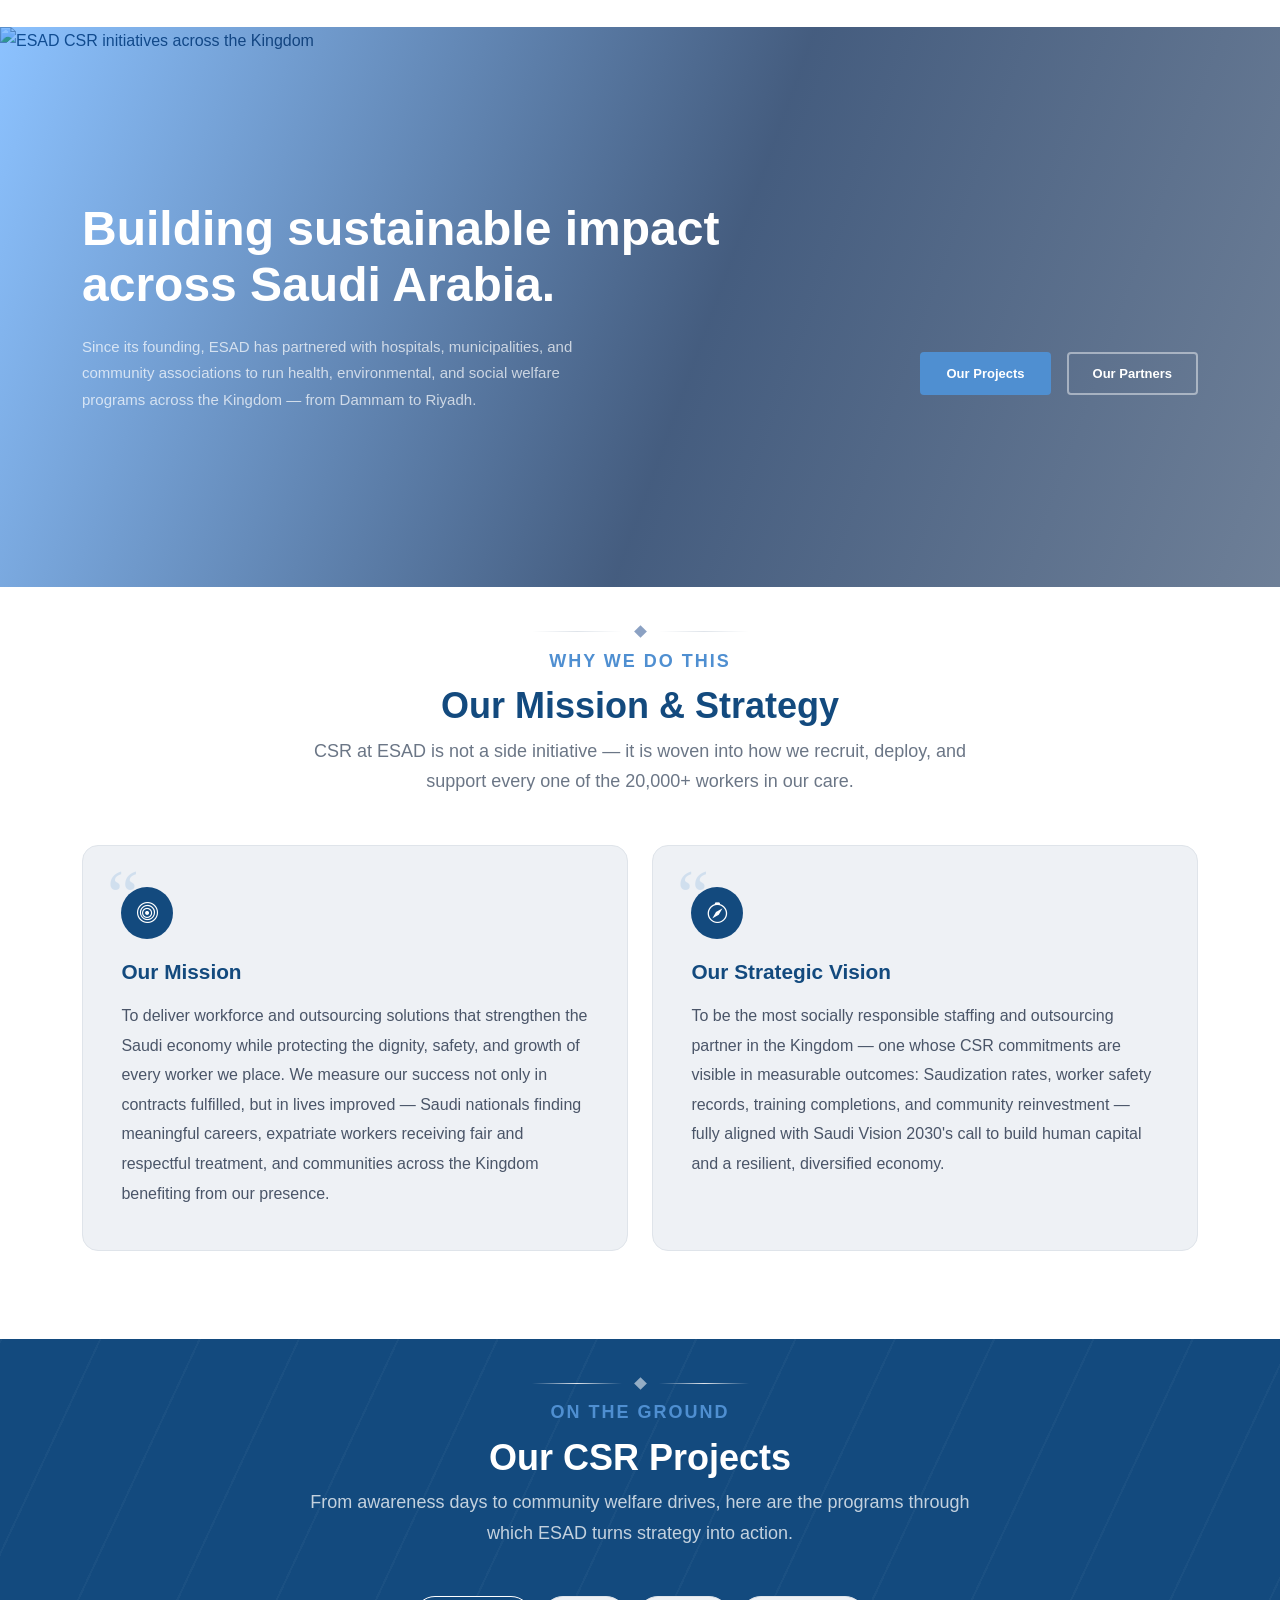
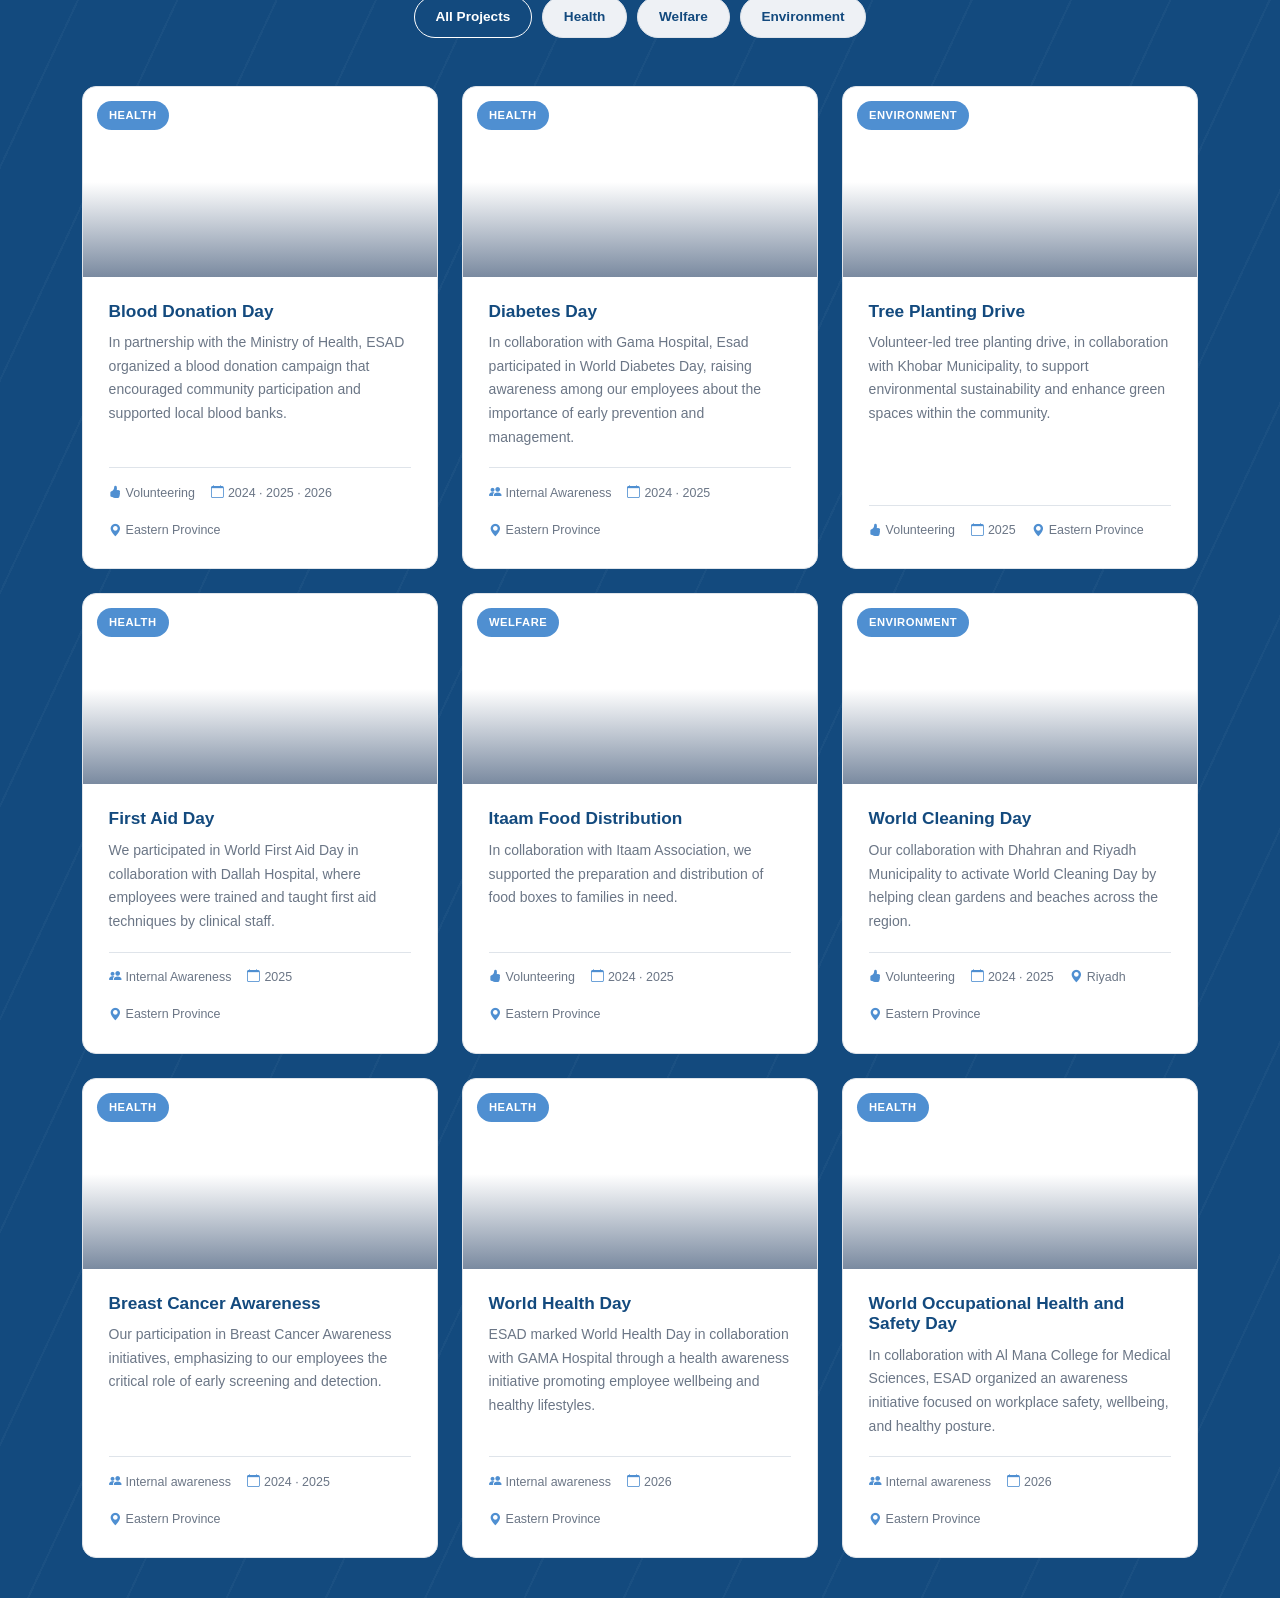
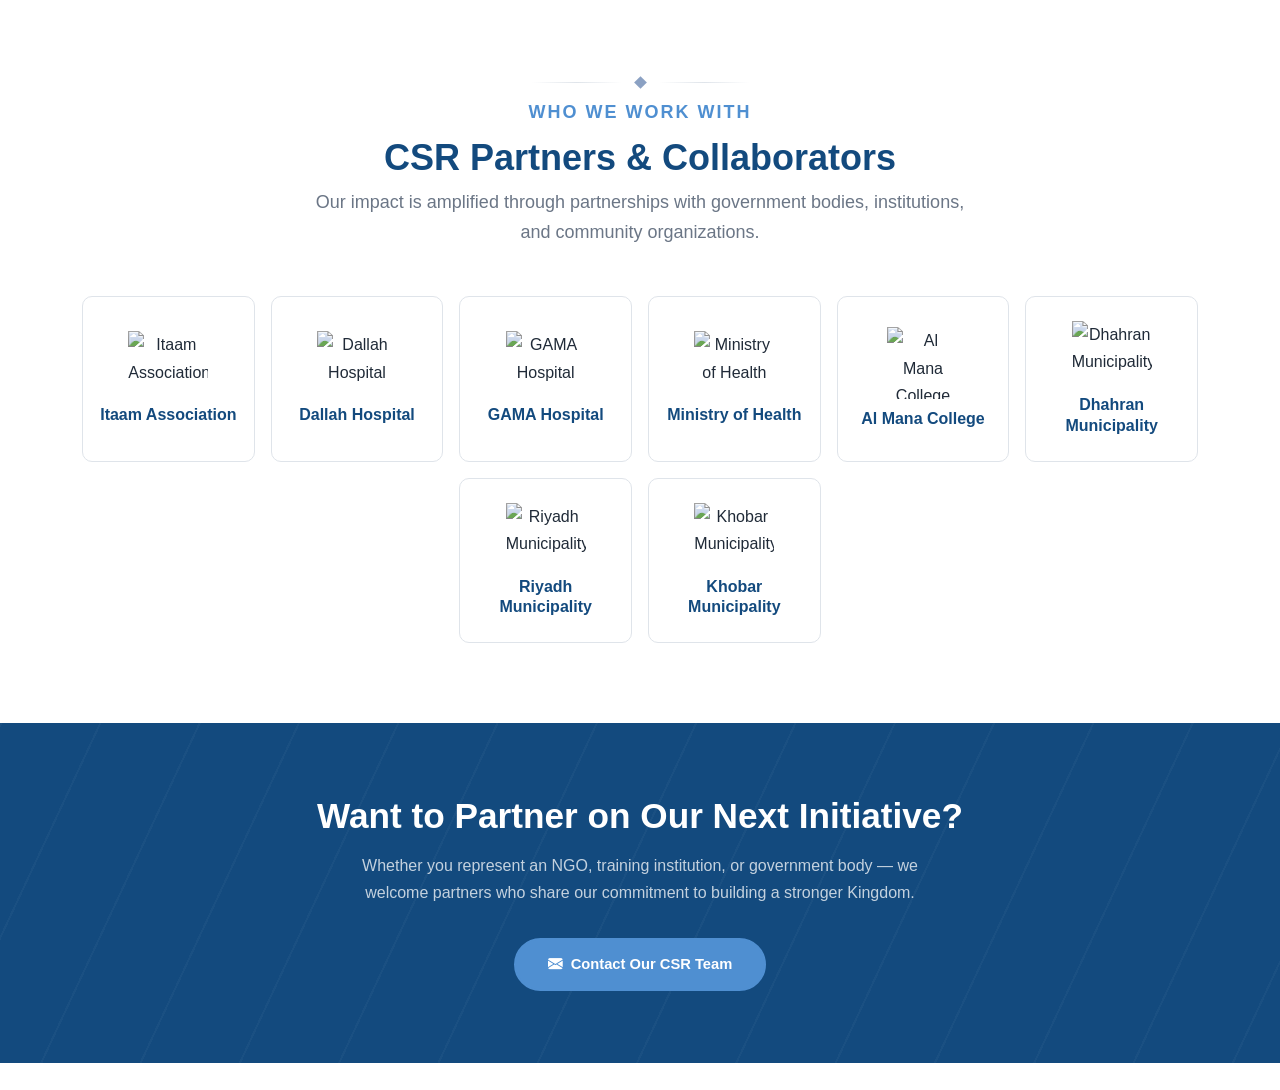
==== csr_index.html @ c6fc9d73 "Add files via upload" ====
<!DOCTYPE html>
<html lang="en" dir="ltr">

<head>
    <meta charset="UTF-8"/>
    <meta name="viewport" content="width=device-width, initial-scale=1.0"/>
    <title>Corporate Social Responsibility | ESAD Services Group</title>

    <link href="https://cdn.jsdelivr.net/npm/bootstrap@5.3.3/dist/css/bootstrap.min.css" rel="stylesheet"/>
    <link href="https://cdn.jsdelivr.net/npm/bootstrap-icons@1.11.3/font/bootstrap-icons.min.css" rel="stylesheet"/>
    <link href="https://fonts.googleapis.com/css2?family=Poppins:wght@300;400;500;600;700;800&display=swap"
          rel="stylesheet"/>

    <link rel="stylesheet" href="csr_index.css">

    <style></style>
</head>

<body>
<img src="https://i.ibb.co/mVtrMJNw/Screenshot-2.png" alt="">
</nav>

<section class="hero-section">

    <img
            src="https://images.unsplash.com/photo-1763856957026-a74ab4f05891?q=80&w=1470&auto=format&fit=crop"
            alt="ESAD CSR initiatives across the Kingdom">

    <div class="hero-overlay"></div>

    <div class="hero-content">
        <div class="container">
            <div class="row">
                <div class="col-12">
                    <h1 class="hero-title">
                        Building sustainable impact across Saudi Arabia.
                    </h1>
                </div>
            </div>
            <div class="row align-items-center gy-4">
                <div class="col-lg-7">
                    <p class="hero-description mb-0">
                        Since its founding, ESAD has partnered with hospitals, municipalities, and community
                        associations to run health, environmental, and social welfare programs across
                        the Kingdom — from Dammam to Riyadh.
                    </p>
                </div>
                <div class="col-lg-5">
                    <div class="d-flex justify-content-lg-end gap-3 flex-wrap">
                        <a href="#projects">
                            <button class="btn hero-btn hero-btn-primary">Our Projects</button>
                        </a>
                        <a href="#partners">
                            <button class="btn hero-btn hero-btn-outline">Our Partners</button>
                        </a>
                    </div>
                </div>
            </div>
        </div>
    </div>
</section>

<section class="mission-section" id="mission">
    <div class="container">
        <div class="section-divider-row">
            <span class="line"></span><span class="diamond"></span><span class="line"></span>
        </div>
        <p class="text-center section-eyebrow-label mb-2">Why We Do This</p>
        <h2 class="section-title">Our Mission &amp; Strategy</h2>
        <p class="section-sub">CSR at ESAD is not a side initiative — it is woven into how we recruit, deploy, and
            support
            every one of the 20,000+ workers in our care.</p>

        <div class="row g-4 mb-5">
            <div class="col-lg-6 reveal">
                <div class="mission-card">
                    <span class="quote-mark">&ldquo;</span>
                    <div class="mc-icon"><i class="bi bi-bullseye"></i></div>
                    <h3>Our Mission</h3>
                    <p>
                        To deliver workforce and outsourcing solutions that strengthen the Saudi economy while
                        protecting the
                        dignity, safety, and growth of every worker we place. We measure our success not only in
                        contracts
                        fulfilled, but in lives improved — Saudi nationals finding meaningful careers, expatriate
                        workers
                        receiving fair and respectful treatment, and communities across the Kingdom benefiting from our
                        presence.
                    </p>
                </div>
            </div>
            <div class="col-lg-6 reveal reveal-d1">
                <div class="mission-card">
                    <span class="quote-mark">&ldquo;</span>
                    <div class="mc-icon"><i class="bi bi-compass"></i></div>
                    <h3>Our Strategic Vision</h3>
                    <p>
                        To be the most socially responsible staffing and outsourcing partner in the Kingdom — one whose
                        CSR
                        commitments are visible in measurable outcomes: Saudization rates, worker safety records,
                        training
                        completions, and community reinvestment — fully aligned with Saudi Vision 2030's call to build
                        human
                        capital and a resilient, diversified economy.
                    </p>
                </div>
            </div>
        </div>
    </div>
</section>

<section class="projects-section" id="projects">
    <div class="container">
        <div class="section-divider-row"><span class="line"></span><span class="white"></span><span
                class="line"></span>
        </div>
        <p class="text-center section-eyebrow-label mb-2">On the Ground</p>
        <h2 class="section-title" style="color: white">Our CSR Projects</h2>
        <p class="section-sub" style="color: rgba(255, 255, 255, .75)">From awareness days to community welfare drives,
            here are the programs through which
            ESAD turns strategy into action.</p>

        <div class="project-filter">
            <span class="filter-pill active">All Projects</span>
            <span class="filter-pill">Health</span>
            <span class="filter-pill">Welfare</span>
            <span class="filter-pill">Environment</span>
        </div>

        <div class="row g-4">
            <div class="col-lg-4 col-md-6 reveal">
                <div class="project-card">
                    <div class="project-img"
                         data-video="https://videos.files.wordpress.com/OnE2iAAC/blood-donation-2025.mp4"
                         style="background-image:url('https://i.ibb.co/Qj6xWpNt/Screenshot-2026-06-25-104345.png');">
                        <span class="project-cat-badge">Health</span>
                        <div class="play-btn"><i class="bi bi-play-circle-fill"></i></div>
                    </div>
                    <div class="project-body">
                        <h5>Blood Donation Day</h5>
                        <p>In partnership with the Ministry of Health, ESAD organized a blood donation campaign that
                            encouraged community participation and supported local blood banks.
                        </p>
                        <div class="project-meta">
                            <span class="pm-item"><i class="bi bi-hand-thumbs-up-fill"></i>Volunteering</span>
                            <span class="pm-item"><i class="bi bi-calendar"></i> 2024 · 2025 · 2026</span>
                            <span class="pm-item"><i class="bi bi-geo-alt-fill"></i> Eastern Province</span>
                        </div>
                    </div>
                </div>
            </div>
            <div class="col-lg-4 col-md-6 reveal reveal-d1">
                <div class="project-card">
                    <div class="project-img"
                         data-video="https://videos.files.wordpress.com/ASsyVA0W/diabetes-day-2025.mp4"
                         style="background-image:url('https://i.ibb.co/GfJPSpvm/Screenshot-3.png');">
                        <span class="project-cat-badge">Health</span>
                        <div class="play-btn"><i class="bi bi-play-circle-fill"></i></div>

                    </div>
                    <div class="project-body">
                        <h5>Diabetes Day</h5>
                        <p>In collaboration with Gama Hospital, Esad participated in World Diabetes Day, raising
                            awareness among our employees about the
                            importance of early prevention and management.
                        </p>
                        <div class="project-meta">
                            <span class="pm-item"><i class="bi bi-people-fill"></i> Internal Awareness</span>
                            <span class="pm-item"><i class="bi bi-calendar"></i> 2024 · 2025</span>
                            <span class="pm-item"><i class="bi bi-geo-alt-fill"></i> Eastern Province</span>
                        </div>
                    </div>
                </div>
            </div>
            <div class="col-lg-4 col-md-6 reveal reveal-d2">
                <div class="project-card">
                    <div class="project-img"
                         style="background-image:url('https://i.ibb.co/nsSXcFQX/Screenshot-1.png');">
                        <span class="project-cat-badge">Environment</span>
                    </div>
                    <div class="project-body">
                        <h5>Tree Planting Drive</h5>
                        <p>Volunteer-led tree planting drive, in collaboration with Khobar Municipality, to support
                            environmental sustainability and enhance green spaces within the community.
                        </p>
                        <div class="project-meta">
                                    <span class="pm-item"><i
                                            class="bi bi-hand-thumbs-up-fill"></i>Volunteering</span>
                            <span class="pm-item"><i class="bi bi-calendar"></i>2025</span>
                            <span class="pm-item"><i class="bi bi-geo-alt-fill"></i> Eastern Province</span>
                        </div>
                    </div>
                </div>
            </div>
            <div class="col-lg-4 col-md-6 reveal">
                <div class="project-card">
                    <div class="project-img"
                         data-video="https://videos.files.wordpress.com/ScABP4qw/first-aid-2025.mp4"
                         style="background-image:url('https://i.ibb.co/2rs0Yxv/Screenshot-2026-06-25-094103.png');">
                        <span class="project-cat-badge">Health</span>
                        <div class="play-btn"><i class="bi bi-play-circle-fill"></i></div>
                    </div>
                    <div class="project-body">
                        <h5>First Aid Day</h5>
                        <p>We participated in World First Aid Day in collaboration with Dallah Hospital, where employees
                            were trained and taught first aid techniques by clinical staff.
                        </p>
                        <div class="project-meta">
                            <span class="pm-item"><i class="bi bi-people-fill"></i> Internal Awareness</span>
                            <span class="pm-item"><i class="bi bi-calendar"></i>2025</span>
                            <span class="pm-item"><i class="bi bi-geo-alt-fill"></i>Eastern Province</span>
                        </div>
                    </div>
                </div>
            </div>
            <div class="col-lg-4 col-md-6 reveal reveal-d1">
                <div class="project-card">
                    <div class="project-img"
                         data-video="https://videos.files.wordpress.com/E9LzWGas/itaam-2025.mp4"
                         style="background-image:url('https://i.ibb.co/s9X54QpN/Screenshot-2026-06-25-105001.png');">
                        <span class="project-cat-badge">Welfare</span>
                        <div class="play-btn"><i class="bi bi-play-circle-fill"></i></div>
                    </div>
                    <div class="project-body">
                        <h5>Itaam Food Distribution</h5>
                        <p>In collaboration with Itaam Association, we supported the preparation and distribution of
                            food boxes to families in need.
                        </p>
                        <div class="project-meta">
                            <span class="pm-item"><i class="bi bi-hand-thumbs-up-fill"></i>Volunteering</span>
                            <span class="pm-item"><i class="bi bi-calendar"></i>2024 · 2025</span>
                            <span class="pm-item"><i class="bi bi-geo-alt-fill"></i>Eastern Province</span>
                        </div>
                    </div>
                </div>
            </div>
            <div class="col-lg-4 col-md-6 reveal reveal-d2">
                <div class="project-card">
                    <div class="project-img"
                         data-video="https://videos.files.wordpress.com/RdXY7uJj/enviroment-day-2025.mp4"
                         style="background-image:url('https://i.ibb.co/5gBpcY4R/Screenshot-2026-06-29-120230.png');">
                        <span class="project-cat-badge">Environment</span>
                        <div class="play-btn"><i class="bi bi-play-circle-fill"></i></div>
                    </div>
                    <div class="project-body">
                        <h5>World Cleaning Day</h5>
                        <p>Our collaboration with Dhahran and Riyadh Municipality to activate World Cleaning Day by
                            helping clean gardens and beaches across the region.
                        </p>
                        <div class="project-meta">
                            <span class="pm-item"><i class="bi bi-hand-thumbs-up-fill"></i>Volunteering</span>
                            <span class="pm-item"><i class="bi bi-calendar"></i>2024 · 2025</span>
                            <span class="pm-item"><i class="bi bi-geo-alt-fill"></i>Riyadh</span>
                            <span class="pm-item"><i class="bi bi-geo-alt-fill"></i>Eastern Province</span>

                        </div>
                    </div>
                </div>
            </div>
            <div class="col-lg-4 col-md-6 reveal reveal-d2">
                <div class="project-card">
                    <div class="project-img"
                         data-video="https://videos.files.wordpress.com/RHTEOZSN/breast-cancer-awarenes-2025.mp4"
                         style="background-image:url('https://i.ibb.co/rKhDwvWw/Screenshot-2026-06-25-104527.png');">
                        <span class="project-cat-badge">Health</span>
                        <div class="play-btn"><i class="bi bi-play-circle-fill"></i></div>
                    </div>
                    <div class="project-body">
                        <h5>Breast Cancer Awareness</h5>
                        <p>Our participation in Breast Cancer Awareness initiatives, emphasizing to our employees the
                            critical role of early screening and detection.
                        </p>
                        <div class="project-meta">
                            <span class="pm-item"><i class="bi bi-people-fill"></i> Internal awareness</span>
                            <span class="pm-item"><i class="bi bi-calendar"></i>2024 · 2025</span>
                            <span class="pm-item"><i class="bi bi-geo-alt-fill"></i> Eastern Province</span>
                        </div>
                    </div>
                </div>
            </div>
            <div class="col-lg-4 col-md-6 reveal reveal-d2">
                <div class="project-card">
                    <div class="project-img"
                         data-video="https://files.catbox.moe/f1rypi.mp4"
                         style="background-image:url('https://i.ibb.co/fdJfqCdc/Screenshot-2026-06-29-121036.png');">
                        <span class="project-cat-badge">Health</span>
                        <div class="play-btn"><i class="bi bi-play-circle-fill"></i></div>
                    </div>
                    <div class="project-body">
                        <h5>World Health Day</h5>
                        <p>ESAD marked World Health Day in collaboration with GAMA Hospital through a health awareness
                            initiative promoting employee wellbeing and healthy lifestyles.
                        </p>
                        <div class="project-meta">
                            <span class="pm-item"><i class="bi bi-people-fill"></i> Internal awareness</span>
                            <span class="pm-item"><i class="bi bi-calendar"></i>2026</span>
                            <span class="pm-item"><i class="bi bi-geo-alt-fill"></i> Eastern Province</span>
                        </div>
                    </div>
                </div>
            </div>
            <div class="col-lg-4 col-md-6 reveal reveal-d2">
                <div class="project-card">
                    <div class="project-img"
                         data-video="https://files.catbox.moe/72nhbz.mp4"
                         style="background-image:url('https://i.ibb.co/Mxqmrrq6/Screenshot-2026-06-29-121223.png');">
                        <span class="project-cat-badge">Health</span>
                        <div class="play-btn"><i class="bi bi-play-circle-fill"></i></div>
                    </div>
                    <div class="project-body">
                        <h5>World Occupational Health and Safety Day</h5>
                        <p>In collaboration with Al Mana College for Medical Sciences, ESAD organized an awareness
                            initiative focused on workplace safety, wellbeing, and healthy posture.
                        </p>
                        <div class="project-meta">
                            <span class="pm-item"><i class="bi bi-people-fill"></i> Internal awareness</span>
                            <span class="pm-item"><i class="bi bi-calendar"></i>2026</span>
                            <span class="pm-item"><i class="bi bi-geo-alt-fill"></i> Eastern Province</span>
                        </div>
                    </div>
                </div>
            </div>
        </div>
    </div>
    <div class="video-modal" id="videoModal">
        <div class="video-modal-backdrop"></div>
        <div class="video-modal-box">
            <button class="video-modal-close"><i class="bi bi-x-lg"></i></button>
            <iframe id="videoFrame" src="" allowfullscreen></iframe>
        </div>
    </div>
</section>

<section class="partners-strip" id="partners">
    <div class="container">
        <div class="section-divider-row"><span class="line"></span><span class="diamond"></span><span
                class="line"></span>
        </div>
        <p class="text-center section-eyebrow-label mb-2">Who We Work With</p>
        <h2 class="section-title">CSR Partners &amp; Collaborators</h2>
        <p class="section-sub">Our impact is amplified through partnerships with government bodies,
            institutions,
            and community organizations.</p>
        <div class="row g-3 justify-content-center">
            <div class="col-6 col-md-4 col-lg-2 reveal">
                <div class="partner-cell">
                    <img src="https://i.ibb.co/7DvwGNt/9792d51d-d2ed-48d6-bf01-cb0d218ed50b-removalai-preview.png"
                         alt="Itaam Association">
                    <div class="partner-cell-name">Itaam Association</div>
                </div>
            </div>
            <div class="col-6 col-md-4 col-lg-2 reveal reveal-d1">
                <div class="partner-cell">
                    <img src="https://i.ibb.co/Ng5FrVhw/c1a3b4dd-c848-4685-80fc-e43682ce586b-removalai-preview.png"
                         alt="Dallah Hospital">
                    <div class="partner-cell-name">Dallah Hospital</div>
                </div>
            </div>
            <div class="col-6 col-md-4 col-lg-2 reveal reveal-d2">
                <div class="partner-cell">
                    <img src="https://i.ibb.co/Mk17HxqF/905f2500-06d4-4adb-95de-c96644349333-removalai-preview.png"
                         alt="GAMA Hospital">
                    <div class="partner-cell-name">GAMA Hospital</div>
                </div>
            </div>
            <div class="col-6 col-md-4 col-lg-2 reveal reveal-d1">
                <div class="partner-cell">
                    <img src="https://i.ibb.co/wh7y5x4J/d9b1c2e0-5e51-4cd4-bac7-aaa58f219288-removalai-preview.png"
                         alt="Ministry of Health">
                    <div class="partner-cell-name">Ministry of Health</div>
                </div>
            </div>
            <div class="col-6 col-md-4 col-lg-2 reveal reveal-d2">
                <div class="partner-cell">
                    <img src="https://i.ibb.co/twgfXXzK/56d5c4f6-c5c0-4d9d-9d30-0c01be54a0f0-removalai-preview-1.png"
                         alt="Al Mana College" style="width:72px;height:72px;object-fit:contain;">
                    <div class="partner-cell-name">Al Mana College</div>
                </div>
            </div>
            <div class="col-6 col-md-4 col-lg-2 reveal reveal-d3">
                <div class="partner-cell">
                    <img src="https://i.ibb.co/5WFf0b7m/3db6d680-7859-45c3-9721-9ba613e06cb7-removalai-preview.png"
                         alt="Dhahran Municipality">
                    <div class="partner-cell-name">Dhahran Municipality</div>
                </div>
            </div>
            <div class="col-6 col-md-4 col-lg-2 reveal">
                <div class="partner-cell">
                    <img src="https://i.ibb.co/35L12k1G/ee8656be-63c7-4de0-a201-c4c3135ff70f-removalai-preview.png"
                         alt="Riyadh Municipality">
                    <div class="partner-cell-name">Riyadh Municipality</div>
                </div>
            </div>
            <div class="col-6 col-md-4 col-lg-2 reveal reveal-d1">
                <div class="partner-cell">
                    <img src="https://i.ibb.co/YF4MnjP5/64f4771989a029c41f7a6d4a-Untitled-design-14.png"
                         alt="Khobar Municipality">
                    <div class="partner-cell-name">Khobar Municipality</div>
                </div>
            </div>
        </div>

    </div>
</section>

<section class="cta-band">
    <div class="container">
        <h2>Want to Partner on Our Next Initiative?</h2>
        <p>Whether you represent an NGO, training institution, or government body — we welcome partners who share our
            commitment to building a stronger Kingdom.</p>
        <div class="hero-cta-group">
            <a href="mailto:info@esadservices.com" class="btn-hero-primary"><i class="bi bi-envelope-fill me-2"></i>Contact
                Our CSR Team</a>
        </div>
    </div>
</section>
<img src="https://i.ibb.co/JWS7XZ69/Screenshot-2026-06-25-120136.png" alt="">

<!--        <div class="footer-bottom">Copyright © ESAD Services Group 2026 All Rights Reserved</div>-->
</footer>

<script src="https://cdn.jsdelivr.net/npm/bootstrap@5.3.3/dist/js/bootstrap.bundle.min.js"></script>
<script>
    const revealEls = document.querySelectorAll('.reveal');
    const io = new IntersectionObserver((entries) => {
        entries.forEach(e => {
            if (e.isIntersecting) {
                e.target.classList.add('visible');
                io.unobserve(e.target);
            }
        });
    }, {threshold: .12});
    revealEls.forEach(el => io.observe(el));

    const projectsRow = document.querySelector('#projects .row');

    document.querySelectorAll('.filter-pill').forEach(p => {
        p.addEventListener('click', () => {
            document.querySelectorAll('.filter-pill').forEach(x => x.classList.remove('active'));
            p.classList.add('active');

            const filter = p.textContent.trim();

            projectsRow.querySelectorAll('.col-lg-4').forEach(col => {
                const badge = col.querySelector('.project-cat-badge').textContent.trim();
                if (filter === 'All Projects' || badge === filter) {
                    col.style.display = '';
                } else {
                    col.style.display = 'none';
                }
            });
        });
    });
</script>
<script>
    const modal = document.getElementById('videoModal');
    const frame = document.getElementById('videoFrame');

    document.querySelectorAll('.project-img[data-video]').forEach(img => {
        img.addEventListener('click', () => {
            frame.src = img.dataset.video + '?autoplay=1';
            modal.classList.add('open');
        });
    });

    function closeModal() {
        modal.classList.remove('open');
        frame.src = '';
    }

    document.querySelector('.video-modal-close').addEventListener('click', closeModal);
    document.querySelector('.video-modal-backdrop').addEventListener('click', closeModal);

    document.addEventListener('keydown', e => {
        if (e.key === 'Escape') closeModal();
    });
</script>

<script>
    // carousel
    const track = document.querySelector('.pc-track');
    const slides = document.querySelectorAll('.pc-slide');
    const prevBtn = document.querySelector('.pc-prev');
    const nextBtn = document.querySelector('.pc-next');
    const dotsContainer = document.querySelector('.pc-dots');

    let current = 0;

    function getSlidesVisible() {
        if (window.innerWidth < 576) return 1;
        if (window.innerWidth < 992) return 2;
        return 3;
    }

    function getVisibleSlides() {
        return [...slides].filter(s => s.style.display !== 'none');
    }

    function buildDots() {
        dotsContainer.innerHTML = '';
        const visible = getVisibleSlides();
        const count = Math.ceil(visible.length / getSlidesVisible());
        for (let i = 0; i < count; i++) {
            const dot = document.createElement('button');
            dot.className = 'pc-dot' + (i === current ? ' active' : '');
            dot.addEventListener('click', () => goTo(i));
            dotsContainer.appendChild(dot);
        }
    }

    function goTo(index) {
        const visible = getVisibleSlides();
        const perPage = getSlidesVisible();
        const maxIndex = Math.ceil(visible.length / perPage) - 1;
        current = Math.max(0, Math.min(index, maxIndex));

        // calculate offset based on slide width + gap
        const slideWidth = visible[0].offsetWidth + 24;
        track.style.transform = `translateX(-${current * perPage * slideWidth}px)`;

        document.querySelectorAll('.pc-dot').forEach((d, i) => {
            d.classList.toggle('active', i === current);
        });

        prevBtn.disabled = current === 0;
        nextBtn.disabled = current === maxIndex;
    }

    prevBtn.addEventListener('click', () => goTo(current - 1));
    nextBtn.addEventListener('click', () => goTo(current + 1));
    window.addEventListener('resize', () => {
        current = 0;
        buildDots();
        goTo(0);
    });

    buildDots();
    goTo(0);

    // filter — updated to work with carousel
    document.querySelectorAll('.filter-pill').forEach(p => {
        p.addEventListener('click', () => {
            document.querySelectorAll('.filter-pill').forEach(x => x.classList.remove('active'));
            p.classList.add('active');

            const filter = p.textContent.trim();

            slides.forEach(slide => {
                const badge = slide.querySelector('.project-cat-badge').textContent.trim();
                slide.style.display = (filter === 'All Projects' || badge === filter) ? '' : 'none';
            });

            current = 0;
            buildDots();
            goTo(0);
        });
    });
</script>

<script>
    const vidTrack = document.querySelector('.vid-track');
    const vidSlides = document.querySelectorAll('.vid-slide');
    const vidDotsContainer = document.querySelector('.vid-dots');
    let vidCurrent = 0;

    // build dots
    vidSlides.forEach((_, i) => {
        const dot = document.createElement('button');
        dot.className = 'vid-dot' + (i === 0 ? ' active' : '');
        dot.addEventListener('click', () => vidGoTo(i));
        vidDotsContainer.appendChild(dot);
    });
    vidSlides.forEach(slide => {
        slide.querySelector('video').addEventListener('click', function () {
            if (this.requestFullscreen) {
                this.requestFullscreen();
            } else if (this.webkitRequestFullscreen) {
                this.webkitRequestFullscreen(); // Safari
            } else if (this.webkitEnterFullscreen) {
                this.webkitEnterFullscreen(); // iOS
            }
        });
    });

    function vidGoTo(index) {
        // pause current, play next
        vidSlides[vidCurrent].querySelector('video').pause();
        vidCurrent = Math.max(0, Math.min(index, vidSlides.length - 1));
        vidTrack.style.transform = `translateX(-${vidCurrent * 100}%)`;
        vidSlides[vidCurrent].querySelector('video').play();

        document.querySelectorAll('.vid-dot').forEach((d, i) => {
            d.classList.toggle('active', i === vidCurrent);
        });
    }

    document.querySelector('.vid-prev').addEventListener('click', () => vidGoTo(vidCurrent - 1));
    document.querySelector('.vid-next').addEventListener('click', () => vidGoTo(vidCurrent + 1));
</script>

<script>
    const plainData = [
        {
            src: 'https://videos.files.wordpress.com/OnE2iAAC/blood-donation-2025.mp4',
            title: 'Blood Donation Day',
            cat: 'Health',
            desc: 'In partnership with the Ministry of Health, ESAD organized a blood donation campaign that encouraged community participation and supported local blood banks.',
            type: 'Community Volunteering',
            typeIcon: 'bi-hand-thumbs-up-fill',
            years: '2024 · 2025 · 2026',
            location: 'Eastern Province'
        },
        {
            src: 'https://videos.files.wordpress.com/ASsyVA0W/diabetes-day-2025.mp4',
            title: 'Diabetes Day',
            cat: 'Health',
            desc: 'In collaboration with Gama Hospital, ESAD participated in World Diabetes Day, raising awareness among employees about the importance of early prevention and management.',
            type: 'Internal Awareness',
            typeIcon: 'bi-people-fill',
            years: '2024 · 2025',
            location: 'Eastern Province'
        },
        {
            src: 'https://videos.files.wordpress.com/ScABP4qw/first-aid-2025.mp4',
            title: 'First Aid Day',
            cat: 'Health',
            desc: 'We participated in World First Aid Day in collaboration with Dallah Hospital, where employees were trained and taught first aid techniques by clinical staff.',
            type: 'Internal Awareness',
            typeIcon: 'bi-people-fill',
            years: '2025',
            location: 'Eastern Province'
        },
        {
            src: 'https://videos.files.wordpress.com/E9LzWGas/itaam-2025.mp4',
            title: 'Itaam Food Distribution',
            cat: 'Welfare',
            desc: 'In collaboration with Itaam Association, we supported the preparation and distribution of food boxes to families in need.',
            type: 'Community Volunteering',
            typeIcon: 'bi-hand-thumbs-up-fill',
            years: '2024 · 2025',
            location: 'Eastern Province'
        },
        {
            src: 'https://videos.files.wordpress.com/RdXY7uJj/enviroment-day-2025.mp4',
            title: 'World Cleaning Day',
            cat: 'Environment',
            desc: 'Our collaboration with Dhahran and Riyadh Municipality to activate World Cleaning Day by helping clean gardens and beaches across the region.',
            type: 'Community Volunteering',
            typeIcon: 'bi-hand-thumbs-up-fill',
            years: '2024 · 2025',
            location: 'Riyadh · Eastern Province'
        },
        {
            src: 'https://videos.files.wordpress.com/RHTEOZSN/breast-cancer-awarenes-2025.mp4',
            title: 'Breast Cancer Awareness',
            cat: 'Health',
            desc: 'Our participation in Breast Cancer Awareness initiatives, emphasizing to our employees the critical role of early screening and detection.',
            type: 'Internal Awareness',
            typeIcon: 'bi-people-fill',
            years: '2024 · 2025',
            location: 'Eastern Province'
        },
    ];
    const plainTrack = document.querySelector('.plain-track');
    const plainDotsContainer = document.querySelector('.plain-dots');
    const plainCaptionBox = document.querySelector('.plain-caption-box');
    let plainCurrent = 0;

    // build slides and dots from data
    plainData.forEach((d, i) => {
        // slide
        const slide = document.createElement('div');
        slide.className = 'plain-slide';
        const video = document.createElement('video');
        video.src = d.src;
        video.muted = true;
        video.loop = true;
        video.playsInline = true;
        if (i === 0) video.autoplay = true;
        video.addEventListener('click', function () {
            if (this.requestFullscreen) this.requestFullscreen();
            else if (this.webkitRequestFullscreen) this.webkitRequestFullscreen();
            else if (this.webkitEnterFullscreen) this.webkitEnterFullscreen();
        });
        slide.appendChild(video);
        plainTrack.appendChild(slide);

        // dot
        const dot = document.createElement('button');
        dot.className = 'plain-dot' + (i === 0 ? ' active' : '');
        dot.addEventListener('click', () => plainGoTo(i));
        plainDotsContainer.appendChild(dot);
    });

    const plainSlides = plainTrack.querySelectorAll('.plain-slide');

    function plainUpdateCaption(index) {
        const d = plainData[index];
        plainCaptionBox.innerHTML = `
        <span class="vid-cat-badge">${d.cat}</span>
        <h4>${d.title}</h4>
        <p>${d.desc}</p>
        <div class="plain-caption-meta">
            <span><i class="bi ${d.typeIcon}"></i> ${d.type}</span>
            <span><i class="bi bi-calendar"></i> ${d.years}</span>
            <span><i class="bi bi-geo-alt-fill"></i> ${d.location}</span>
        </div>
    `;
    }

    function plainGoTo(index) {
        plainSlides[plainCurrent].querySelector('video').pause();
        plainCurrent = Math.max(0, Math.min(index, plainSlides.length - 1));
        plainTrack.style.transform = `translateX(-${plainCurrent * 100}%)`;
        plainSlides[plainCurrent].querySelector('video').play();
        plainUpdateCaption(plainCurrent);
        document.querySelectorAll('.plain-dot').forEach((d, i) => {
            d.classList.toggle('active', i === plainCurrent);
        });
    }

    document.querySelector('.plain-prev').addEventListener('click', () => plainGoTo(plainCurrent - 1));
    document.querySelector('.plain-next').addEventListener('click', () => plainGoTo(plainCurrent + 1));

    plainUpdateCaption(0);
</script>
</body>

</html>
---- csr_index.css ----
:root {
    --navy-deep: #134a7e;
    --navy: #134a7e;
    --navy-mid: #134a7e;
    --navy-light: #2c5491;
    --sky: #4f8fd1;
    --ink: #1c2b3e;
    --gray-bg: #eef1f5;
    --gray-bg-2: #e4e9ef;
    --text-muted: #6b7686;
    --white: #ffffff;
    --border: #dfe4ea;
}

*,
*::before,
*::after {
    box-sizing: border-box;
}

body {
    font-family: 'Open Sans', sans-serif;
    background: var(--white);
    color: var(--ink);
    font-size: 1rem;
    line-height: 1.7;
    overflow-x: hidden;
}

h1,
h2,
h3,
h5 {
    font-family: 'Open Sans', sans-serif;
    font-weight: 700;
    color: var(--navy);
}

a {
    text-decoration: none;
}

img {
    max-width: 100%;
}

.site-nav {
    background: var(--white);
    padding: .85rem 0;
    box-shadow: 0 2px 14px rgba(13, 42, 82, .07);
    position: sticky;
    top: 0;
    z-index: 1000;
}

.logo-mark {
    font-weight: 800;
    font-size: 1.5rem;
    color: var(--navy);
    line-height: 1;
    letter-spacing: .5px;
}

.logo-mark small {
    display: block;
    font-size: .62rem;
    font-weight: 600;
    color: var(--sky);
    letter-spacing: 2px;
}

.site-nav .nav-link {
    font-size: .92rem;
    font-weight: 500;
    color: #4a5568;
    padding: .5rem 1rem !important;
    transition: color .2s;
}

.site-nav .nav-link:hover,
.site-nav .nav-link.active {
    color: var(--navy);
    font-weight: 600;
}

.btn-pill-nav {
    background: var(--sky);
    color: var(--white);
    font-size: .88rem;
    font-weight: 600;
    padding: .5rem 1.4rem;
    border-radius: 30px;
    border: none;
    transition: background .2s;
}

.btn-pill-nav:hover {
    background: var(--navy);
    color: var(--white);
}


.hero-cta-group {
    position: relative;
    z-index: 2;
    display: flex;
    gap: 14px;
    justify-content: center;
    flex-wrap: wrap;
}

.btn-hero-primary {
    background: var(--sky);
    color: var(--white);
    font-weight: 600;
    font-size: .92rem;
    padding: .75rem 2rem;
    border-radius: 30px;
    border: 2px solid var(--sky);
    transition: all .2s;
}

.btn-hero-primary:hover {
    background: transparent;
    color: var(--white);
    border-color: var(--white);
}

.section-divider-row {
    display: flex;
    align-items: center;
    justify-content: center;
    gap: 14px;
    margin-bottom: .6rem;
}

.section-divider-row .diamond {
    width: 9px;
    height: 9px;
    background: var(--navy-light);
    transform: rotate(45deg);
    opacity: .55;
}

.section-divider-row .white {
    width: 9px;
    height: 9px;

    background: var(--white);
    transform: rotate(45deg);
    opacity: .55;
}

.section-divider-row .line {
    height: 1px;
    width: 90px;
    background: linear-gradient(90deg, transparent, var(--border), transparent);
}

.section-eyebrow-label {
    font-size: 1.125rem;
    font-weight: 700;
    letter-spacing: 2px;
    color: var(--sky);
    text-transform: uppercase;
}

.section-title {
    font-size: 2.25rem;
    font-weight: 700;
    color: var(--navy);
    text-align: center;
    margin-bottom: .5rem;
}

.section-sub {
    text-align: center;
    color: var(--text-muted);
    max-width: 680px;
    margin: 0 auto 3rem;
    font-size: 1.125rem;
}

.mission-section {
    padding: 2.5rem 0 2.5rem;
    background: var(--white);
}

.mission-card {
    background: var(--gray-bg);
    border-radius: 16px;
    padding: 2.6rem 2.4rem;
    height: 100%;
    position: relative;
    border: 1px solid var(--border);
}

.mission-card .quote-mark {
    font-family: Roboto, serif;
    font-size: 4.5rem;
    color: var(--sky);
    opacity: .18;
    line-height: 1;
    position: absolute;
    top: 14px;
    left: 24px;
}

.mission-card h3 {
    font-size: 1.3rem;
    margin-bottom: 1rem;
    position: relative;
    z-index: 1;
}

.mission-card p {
    color: #4a5568;
    font-size: 1rem;
    line-height: 1.85;
    position: relative;
    z-index: 1;
    margin: 0;
}

.mission-card .mc-icon {
    width: 52px;
    height: 52px;
    background: var(--navy);
    border-radius: 50%;
    display: flex;
    align-items: center;
    justify-content: center;
    color: var(--white);
    font-size: 1.3rem;
    margin-bottom: 1.3rem;
}

.projects-section {
    position: relative;
    overflow: hidden;
    padding: 2.5rem 0;
    background: linear-gradient(120deg, var(--navy-deep), var(--navy-mid));
}

.projects-section > * {
    position: relative;
    z-index: 2;
}

.projects-section::before {
    content: '';
    position: absolute;
    inset: 0;

    background-image: repeating-linear-gradient(
            115deg,
            rgba(255, 255, 255, .03) 0 2px,
            transparent 2px 90px
    );

    z-index: 1;
}

.project-filter {
    display: flex;
    justify-content: center;
    gap: 10px;
    margin-bottom: 3rem;
    flex-wrap: wrap;
}

.filter-pill {
    background: var(--gray-bg);
    border: 1px solid var(--border);
    font-size: .85rem;
    font-weight: 600;
    padding: .5rem 1.3rem;
    border-radius: 30px;
    cursor: pointer;
    transition: all .2s;
}

.filter-pill {
    color: var(--navy);
}

.filter-pill.active,
.filter-pill:hover {
    background: var(--navy);
    border-color: var(--white);
    color: var(--white);
}

.project-img[data-video] {
    cursor: pointer;
}

.play-btn {
    position: absolute;
    inset: 0;
    display: flex;
    align-items: center;
    justify-content: center;
    z-index: 3;
    opacity: 0;
    transition: opacity .2s;
}

.play-btn i {
    font-size: 3rem;
    color: white;
    filter: drop-shadow(0 2px 8px rgba(0, 0, 0, .4));
}

.project-img:hover .play-btn {
    opacity: 1;
}

.video-modal {
    display: none;
    position: fixed;
    inset: 0;
    z-index: 1000;
    align-items: center;
    justify-content: center;
}

.video-modal.open {
    display: flex;
}

.video-modal-backdrop {
    position: absolute;
    inset: 0;
    background: rgba(0, 0, 0, .75);
}

.video-modal-box {
    position: relative;
    z-index: 2;
    width: 90%;
    max-width: 860px;
    aspect-ratio: 16/9;
    background: #000;
    border-radius: 10px;
    overflow: hidden;
}

.video-modal-close {
    position: absolute;
    top: 12px;
    right: 12px;
    background: rgba(0, 0, 0, .6);
    border: none;
    color: white;
    width: 36px;
    height: 36px;
    border-radius: 50%;
    cursor: pointer;
    z-index: 3;
    display: flex;
    align-items: center;
    justify-content: center;
}

#videoFrame {
    width: 100%;
    height: 100%;
    border: none;
}

.project-card {
    position: relative;
    background: var(--white);
    border: 1px solid var(--border);
    border-radius: 14px;
    overflow: hidden;
    height: 100%;
    transition: box-shadow .3s, transform .3s;
}
.project-card::before {
    content: '';
    position: absolute;
    inset: 0;
    background-image: repeating-linear-gradient(
        115deg,
        rgba(255, 255, 255, .03) 0 2px,
        transparent 2px 90px
    );
    opacity: 0;
    transition: opacity .3s;
    z-index: 0;
    pointer-events: none;
}

.project-card:hover::before {
    opacity: 1;
}

.project-card:hover {
    box-shadow: 0 16px 40px rgba(13, 42, 82, .12);
    transform: translateY(-4px);
    background: var(--navy);
}

.project-card:hover h5,
.project-card:hover p {
    color: var(--white);
}

.project-card:hover .project-year-badge {
    color: var(--navy);
}

.project-card:hover .pm-item {
    color: rgba(255, 255, 255, 0.55);
}

.project-card:hover .pm-item i {
    color: rgba(255, 255, 255, 0.4);
}

.project-card:hover .project-meta {
    border-top-color: rgba(255, 255, 255, 0.15);
}

.project-img {
    height: 190px;
    background-size: cover;
    background-position: center;
    position: relative;
}

.project-img::after {
    content: '';
    position: absolute;
    inset: 0;
    background: linear-gradient(180deg, transparent 50%, rgba(13, 42, 82, .55) 100%);
}

.project-cat-badge {
    position: absolute;
    top: 14px;
    left: 14px;
    background: var(--sky);
    color: var(--white);
    font-size: .7rem;
    font-weight: 700;
    letter-spacing: .5px;
    text-transform: uppercase;
    padding: 5px 12px;
    border-radius: 20px;
    z-index: 2;
}

.project-year-badge {
    position: absolute;
    bottom: 14px;
    right: 14px;
    background: rgba(255, 255, 255, .92);
    color: var(--navy);
    font-size: .74rem;
    font-weight: 700;
    padding: 4px 11px;
    border-radius: 20px;
    z-index: 2;
}

.project-body {
    padding: 1.5rem 1.6rem 1.7rem;
    display: flex;
    flex-direction: column;
    height: calc(100% - 190px);
}

.project-body h5 {
    font-size: 1.08rem;
    margin-bottom: .6rem;
}

.project-body p {
    font-size: .875rem;
    color: var(--text-muted);
    line-height: 1.7;
    margin-bottom: 1.1rem;
    flex: 1;
}

.project-meta {
    display: flex;
    gap: 16px;
    flex-wrap: wrap;
    border-top: 1px solid var(--border);
    padding-top: .9rem;
}

.project-meta .pm-item {
    font-size: .78rem;
    color: var(--text-muted);
    font-weight: 500;
    display: flex;
    align-items: center;
    gap: 5px;
}

.project-meta .pm-item i {
    color: var(--sky);
}

.placeholder-badge {
    position: absolute;
    top: 14px;
    right: 14px;
    background: rgba(255, 255, 255, .85);
    color: var(--text-muted);
    font-size: .68rem;
    font-weight: 700;
    padding: 4px 10px;
    border-radius: 20px;
    z-index: 2;
    letter-spacing: .5px;
}

.partners-strip {
    background: var(--white);
    padding: 80px 0;
}

.partner-cell {
    display: flex;
    flex-direction: column;
    align-items: center;
    justify-content: center;
    gap: 10px;
    padding: 24px 16px;
    border: 1px solid var(--border);
    border-radius: 10px;
    background: var(--white);
    text-align: center;
    transition: border-color .2s, box-shadow .2s, transform .2s;
    height: 100%;
    min-height: 140px;
}

.partner-cell:hover {
    border-color: var(--navy);
    box-shadow: 0 4px 20px rgba(26, 95, 191, .1);
    transform: translateY(-2px);
}

.partner-cell img {
    width: 80px;
    height: 64px;
    object-fit: contain;
    filter: grayscale(30%);
    transition: filter .2s;
}

.partner-cell:hover img {
    filter: grayscale(0%);
}

.partner-cell-name {
    font-size: 1rem;
    font-weight: 600;
    color: var(--navy);
    line-height: 1.3;
}

.partner-cell-years {
    font-size: 11px;
    color: var(--text-muted);
}

.cta-band {
    background: linear-gradient(120deg, var(--navy-deep), var(--navy-mid));
    padding: 4.5rem 0;
    text-align: center;
    position: relative;
    overflow: hidden;
}

.cta-band::before {
    content: '';
    position: absolute;
    inset: 0;
    background-image: repeating-linear-gradient(115deg, rgba(255, 255, 255, .03) 0 2px, transparent 2px 90px);
}

.cta-band h2 {
    color: var(--white);
    font-size: clamp(1.6rem, 3vw, 2.2rem);
    margin-bottom: .9rem;
    position: relative;
    z-index: 1;
}

.cta-band p {
    color: rgba(255, 255, 255, .75);
    max-width: 560px;
    margin: 0 auto 2rem;
    font-size: 1rem;
    position: relative;
    z-index: 1;
}

.cta-band .hero-cta-group {
    position: relative;
    z-index: 1;
}

footer {
    background: var(--navy-deep);
    padding: 3.5rem 0 1.5rem;
    color: rgba(255, 255, 255, .6);
    font-size: .875rem;
}

footer .footer-logo {
    font-weight: 800;
    font-size: 1.4rem;
    color: var(--white);
    display: block;
    margin-bottom: .5rem;
}

footer h6 {
    color: var(--white);
    font-size: .85rem;
    font-weight: 700;
    margin-bottom: 1.1rem;
}

footer a {
    color: rgba(255, 255, 255, .55);
    display: block;
    margin-bottom: 8px;
    font-size: .86rem;
    transition: color .2s;
}

footer a:hover {
    color: var(--sky);
}

footer hr {
    border-color: rgba(255, 255, 255, .1);
    margin: 2rem 0 1.2rem;
}

.footer-bottom {
    font-size: .78rem;
    color: rgba(255, 255, 255, .35);
    text-align: center;
}

.social-circ {
    display: inline-flex !important;
    align-items: center;
    justify-content: center;
    width: 36px;
    height: 36px;
    border-radius: 50%;
    background: rgba(255, 255, 255, .08);
    color: rgba(255, 255, 255, .7) !important;
    margin-right: 8px !important;
    margin-bottom: 0 !important;
    transition: background .2s;
}

.social-circ:hover {
    background: var(--sky);
    color: var(--white) !important;
}

.reveal {
    opacity: 1;
    transform: translateY(24px);
    transition: opacity .6s ease, transform .6s ease;
}

.reveal.visible {
    opacity: 1;
    transform: translateY(0);
}

.reveal-d1 {
    transition-delay: .1s;
}

.reveal-d2 {
    transition-delay: .2s;
}

.reveal-d3 {
    transition-delay: .3s;
}

.hero-section {
    position: relative;
    height: 52vh;
    min-height: 560px;
    overflow: hidden;
}

.hero-section img {
    position: absolute;
    inset: 0;
    width: 100%;
    height: 100%;
    object-fit: cover;
    object-position: center;
}

.hero-overlay {
    position: absolute;
    inset: 0;
    background: linear-gradient(110deg, rgba(0, 120, 255, 0.45) 0%, rgba(22, 52, 95, .80) 55%, rgba(13, 42, 82, .60) 100%);
}

.hero-content {
    position: absolute;
    inset: 0;
    display: flex;
    align-items: center;
}

.hero-title {
    font-size: 3rem;
    font-weight: 700;
    line-height: 1.15;
    letter-spacing: 0px;
    color: #fff;
    max-width: 680px;
    margin-bottom: 1.4rem;
}

.hero-description {
    font-size: 15px;
    color: rgba(255, 255, 255, .70);
    line-height: 1.75;
    font-weight: 400;
    max-width: 520px;
}

.hero-btn {
    font-size: 13px;
    font-weight: 600;
    padding: 10px 24px;
    border-radius: 4px;
    transition: all .15s ease;
}

.hero-btn-primary {
    background: var(--sky);
    color: #fff;
    border: 2px solid var(--sky);
}

.hero-btn-primary:hover {
    background: #3d7fc4;
    border-color: #3d7fc4;
    color: #fff;
}

.hero-btn-outline {
    background: transparent;
    color: #fff;
    border: 2px solid rgba(255, 255, 255, .45);
}

.hero-btn-outline:hover {
    border-color: rgba(255, 255, 255, .85);
    color: #fff;
    background: rgba(255, 255, 255, .08);
}

.plain-slider {
    position: relative;
    width: 100%;
}

.plain-track-wrapper {
    overflow: hidden;
    width: 100%;
    border-radius: 10px;
}

.plain-track {
    display: flex;
    transition: transform .5s ease;
}

.plain-slide {
    flex: 0 0 100%;
}

.plain-slide video {
    width: 100%;
    aspect-ratio: 16 / 9;
    object-fit: cover;
    display: block;
    border-radius: 10px;
    cursor: pointer;
}

.plain-arrow {
    position: absolute;
    top: calc(50% - 30px);
    transform: translateY(-50%);
    width: 40px;
    height: 40px;
    border-radius: 50%;
    border: none;
    background: rgba(0, 0, 0, .45);
    color: white;
    display: flex;
    align-items: center;
    justify-content: center;
    cursor: pointer;
    z-index: 3;
    transition: background .2s;
}

.plain-arrow:hover {
    background: rgba(0, 0, 0, .7);
}

.plain-prev { left: 1rem; }
.plain-next { right: 1rem; }

.plain-caption-box {
    padding: 1rem 0 0;
}

.plain-caption-box .vid-cat-badge {
    margin-bottom: .5rem;
}

.plain-caption-box h4 {
    font-size: 1.5rem;
    font-weight: 700;
    color: var(--white);
    margin-bottom: .3rem;
}

.plain-caption-box p {
    font-size: 1.0rem;
    color: var(--white);
    line-height: 1.6;
    margin-bottom: .7rem;
}

.plain-caption-meta {
    display: flex;
    flex-wrap: wrap;
    gap: 12px;
    padding-top: .6rem;
    border-top: 1px solid var(--border);
}

.plain-caption-meta span {
    font-size: .76rem;
    color: var(--white);
    font-weight: 500;
    display: flex;
    align-items: center;
    gap: 5px;
}

.plain-caption-meta i {
    color: var(--sky);
}
.plain-dots {
    display: flex;
    justify-content: center;
    gap: 7px;
    margin-top: .8rem;
}

.plain-dot {
    width: 7px;
    height: 7px;
    border-radius: 50%;
    background: var(--border);
    border: none;
    cursor: pointer;
    padding: 0;
    transition: background .2s, transform .2s;
}

.plain-dot.active {
    background: var(--navy);
    transform: scale(1.3);
    border: 1px solid var(--white);
}
.vid-slider {
    position: relative;
    width: 100%;
    aspect-ratio: 16 / 7;
    overflow: hidden;
    border-radius: 14px;
}

.vid-track {
    display: flex;
    height: 100%;
    transition: transform .5s ease;
}

.vid-slide {
    flex: 0 0 100%;
    position: relative;
    overflow: hidden;
}

.vid-slide video {
    width: 100%;
    height: 100%;
    object-fit: cover;
    display: block;
    cursor: pointer;
}
.vid-meta {
    display: flex;
    flex-wrap: wrap;
    gap: 14px;
    margin-top: .8rem;
}

.vid-meta-item {
    font-size: .78rem;
    color: rgba(255, 255, 255, .7);
    font-weight: 500;
    display: flex;
    align-items: center;
    gap: 5px;
}

.vid-meta-item i {
    color: var(--sky);
}
.vid-overlay {
    position: absolute;
    inset: 0;
    background: linear-gradient(
        to top,
        rgba(10, 30, 60, .85) 0%,
        rgba(10, 30, 60, .3) 50%,
        transparent 100%
    );
}

.vid-caption {
    position: absolute;
    bottom: 0;
    left: 0;
    right: 0;
    padding: 2rem 2.5rem;
    z-index: 2;
}

.vid-cat-badge {
    display: inline-block;
    background: var(--sky);
    color: white;
    font-size: .7rem;
    font-weight: 700;
    letter-spacing: .5px;
    text-transform: uppercase;
    padding: 4px 12px;
    border-radius: 20px;
    margin-bottom: .7rem;
}

.vid-caption h3 {
    color: white;
    font-size: 1.5rem;
    font-weight: 700;
    margin-bottom: .4rem;
}

.vid-caption p {
    color: rgba(255, 255, 255, .8);
    font-size: 1rem;
    line-height: 1.6;
    max-width: 560px;
    margin: 0;
}
@media (max-width: 576px) {
    .vid-slider {
        aspect-ratio: 16 / 10;
    }

    .vid-caption {
        padding: 1rem 1.2rem;
    }

    .vid-caption h3 {
        font-size: 1.1rem;
        margin-bottom: .2rem;
    }

    .vid-caption p {
        font-size: .78rem;
        line-height: 1.5;
        display: -webkit-box;
        -webkit-line-clamp: 2;
        -webkit-box-orient: vertical;
        overflow: hidden;
    }

    .vid-meta {
        gap: 8px;
        margin-top: .5rem;
    }

    .vid-meta-item {
        font-size: .7rem;
    }

    .vid-arrow {
        width: 34px;
        height: 34px;
    }

    .vid-cat-badge {
        font-size: .62rem;
        padding: 3px 9px;
        margin-bottom: .4rem;
    }
}
.vid-arrow {
    position: absolute;
    top: 50%;
    transform: translateY(-50%);
    width: 44px;
    height: 44px;
    border-radius: 50%;
    border: 1px solid rgba(255, 255, 255, .3);
    background: rgba(255, 255, 255, .1);
    color: white;
    display: flex;
    align-items: center;
    justify-content: center;
    cursor: pointer;
    z-index: 3;
    transition: background .2s, border-color .2s;
    backdrop-filter: blur(4px);
}

.vid-arrow:hover {
    background: rgba(255, 255, 255, .25);
    border-color: rgba(255, 255, 255, .6);
}

.vid-prev { left: 1.2rem; }
.vid-next { right: 1.2rem; }

.vid-dots {
    position: absolute;
    bottom: 1rem;
    left: 50%;
    transform: translateX(-50%);
    z-index: 5;
    display: flex;
    gap: 8px;
}

.vid-dot {
    width: 8px;
    height: 8px;
    border-radius: 50%;
    background: rgba(255, 255, 255, .3);
    border: none;
    cursor: pointer;
    padding: 0;
    transition: background .2s, transform .2s;
}

.vid-dot.active {
    background: white;
    transform: scale(1.3);
}

.vid-arrow {
    z-index: 4;
    top: 50%;
}

.vid-caption {
    z-index: 2;
    padding-bottom: 2.5rem;
}

@media (max-width: 576px) {
    .plain-arrow {
        top: calc(50% - 60px);
    }

    .plain-caption-box {
        padding: .75rem 0 0;
    }

    .plain-caption-box .vid-cat-badge {
        font-size: .62rem;
        padding: 3px 9px;
    }

    .plain-caption-box h4 {
        font-size: .95rem;
        margin-bottom: .25rem;
    }

    .plain-caption-box p {
        font-size: .78rem;
        line-height: 1.5;
        display: -webkit-box;
        -webkit-line-clamp: 2;
        -webkit-box-orient: vertical;
        overflow: hidden;
        margin-bottom: .5rem;
    }

    .plain-caption-meta {
        gap: 8px;
        padding-top: .4rem;
    }

    .plain-caption-meta span {
        font-size: .7rem;
    }

    .plain-dots {
        margin-top: .5rem;
    }
}
/*.vid-dot {*/
/*    width: 7px;*/
/*    height: 7px;*/
/*    border-radius: 50%;*/
/*    background: rgba(255, 255, 255, .35);*/
/*    border: none;*/
/*    cursor: pointer;*/
/*    padding: 0;*/
/*    transition: background .2s, transform .2s;*/
/*}*/

/*.vid-dot.active {*/
/*    background: white;*/
/*    transform: scale(1.3);*/
/*}*/

.project-carousel {
    display: flex;
    align-items: center;
    gap: 12px;
}

.pc-track-wrapper {
    overflow: hidden;
    width: 100%;
    padding: 6px 6px 0;
    margin: -6px -6px 0;
}

.pc-track {
    display: flex;
    gap: 24px;
    transition: transform .4s ease;
        padding-top: 6px;

}

.pc-slide {
    flex: 0 0 calc((100% - 48px) / 3);
    min-width: 0;
}

@media (max-width: 991px) {
    .pc-slide {
        flex: 0 0 calc((100% - 24px) / 2);
    }
}

@media (max-width: 576px) {
    .pc-slide {
        flex: 0 0 100%;
    }
}

.pc-arrow {
    flex-shrink: 0;
    width: 42px;
    height: 42px;
    border-radius: 50%;
    border: 1px solid rgba(255, 255, 255, .25);
    background: rgba(255, 255, 255, .08);
    color: white;
    display: flex;
    align-items: center;
    justify-content: center;
    cursor: pointer;
    transition: background .2s, border-color .2s;
}

.pc-arrow:hover {
    background: rgba(255, 255, 255, .18);
    border-color: rgba(255, 255, 255, .5);
}

.pc-arrow:disabled {
    opacity: .3;
    cursor: default;
}
/* round dots */
.csr-dots {
    position: static;
    display: flex;
    justify-content: center;
    gap: 8px;
    margin: 16px 0 0;
}

.csr-dots button {
    width: 10px;
    height: 10px;
    border-radius: 50%;
    border: none;
    background: rgba(255, 255, 255, 0.35);
    padding: 0;
    flex: none;
    transition: background .2s;
}

.csr-dots button.active {
    background: white;
}
.pc-dots {
    display: flex;
    justify-content: center;
    gap: 8px;
    margin-top: 1.5rem;
}

.pc-dot {
    width: 8px;
    height: 8px;
    border-radius: 50%;
    background: rgba(255, 255, 255, .3);
    border: none;
    cursor: pointer;
    transition: background .2s, transform .2s;
    padding: 0;
}

.pc-dot.active {
    background: white;
    transform: scale(1.3);
}
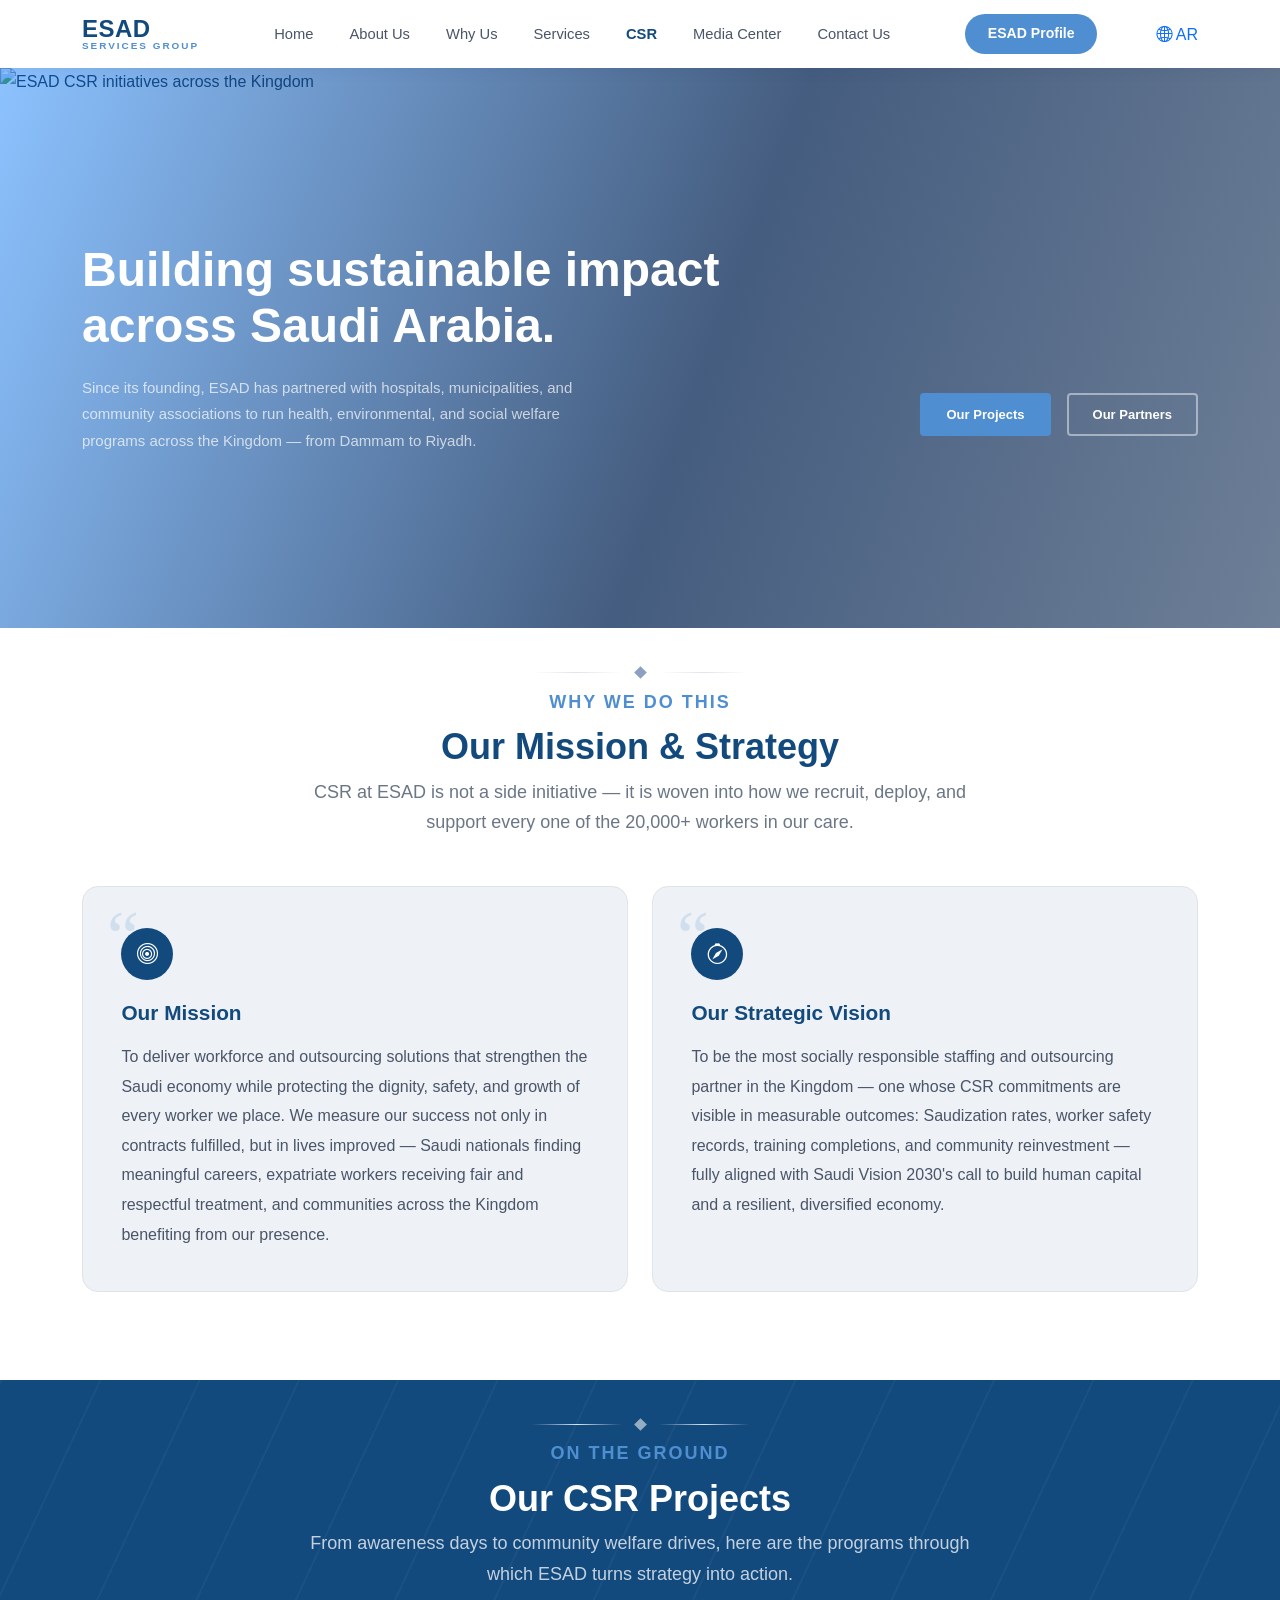
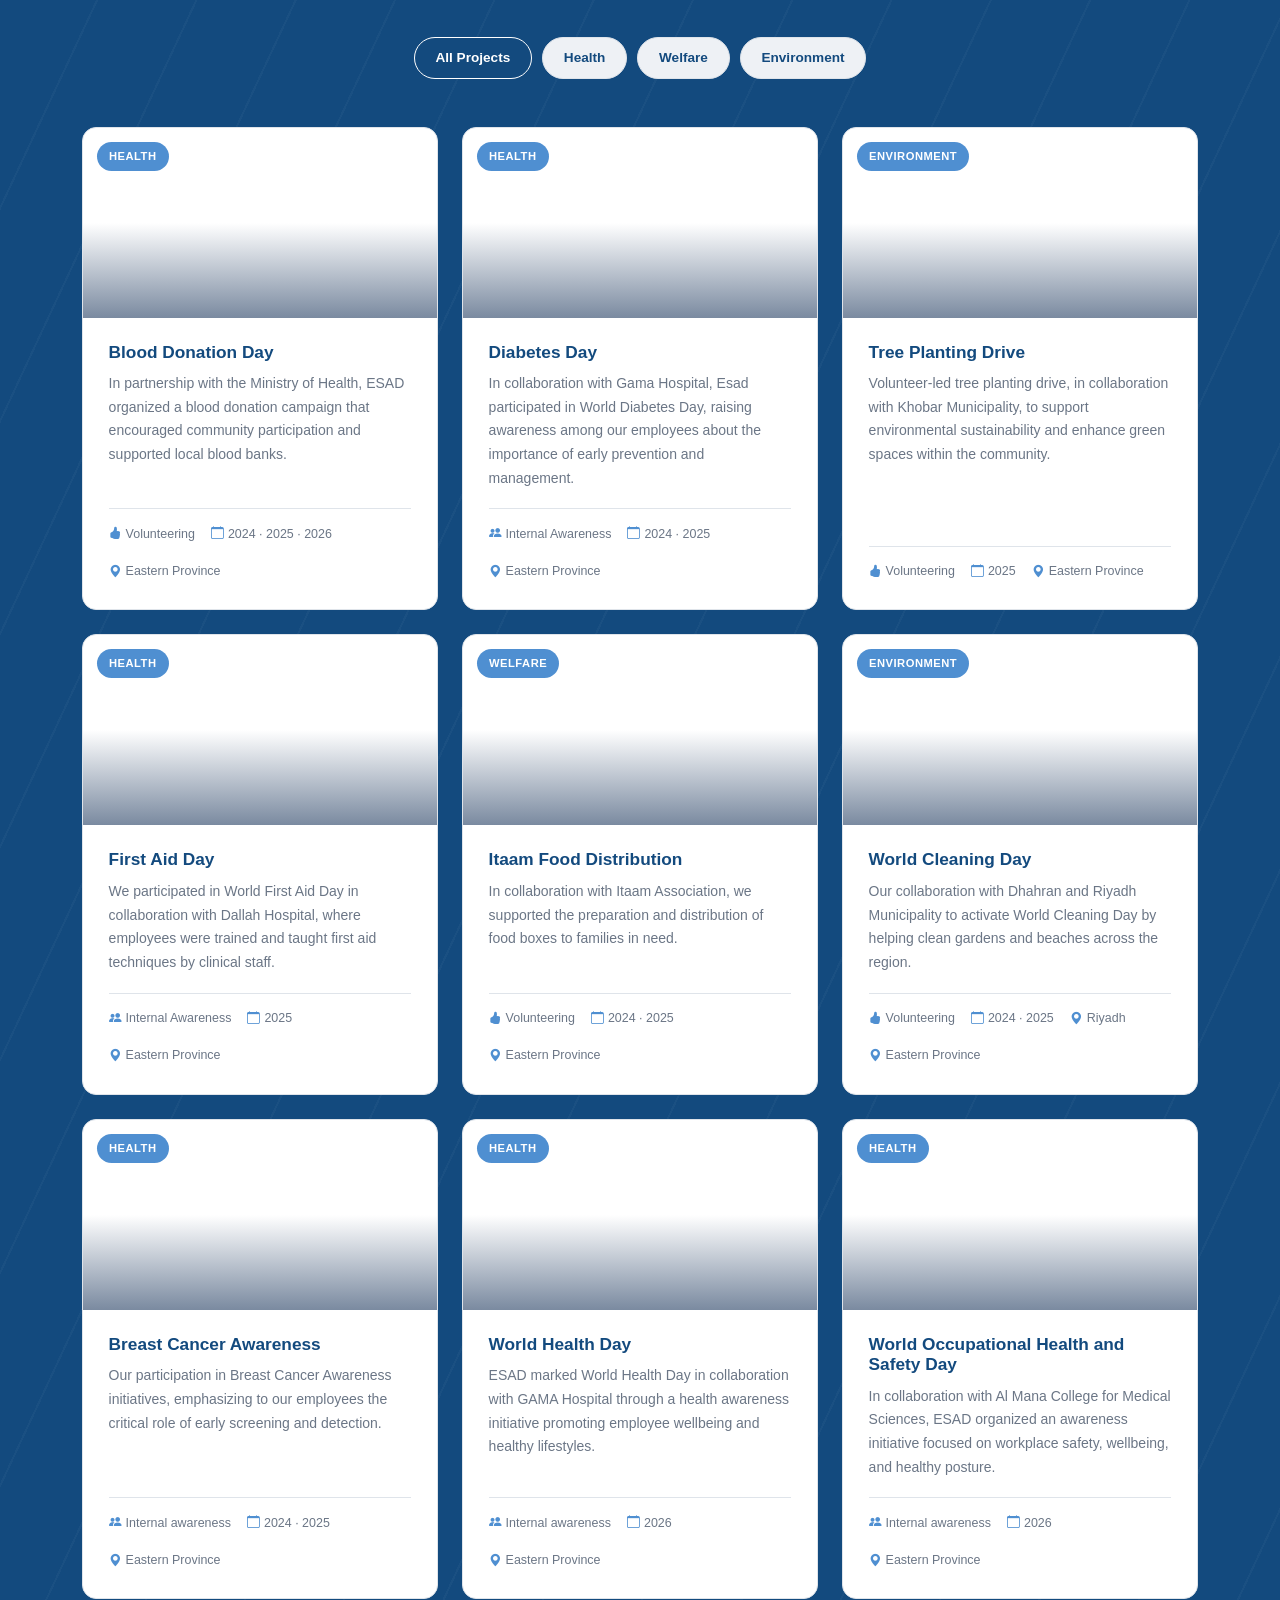
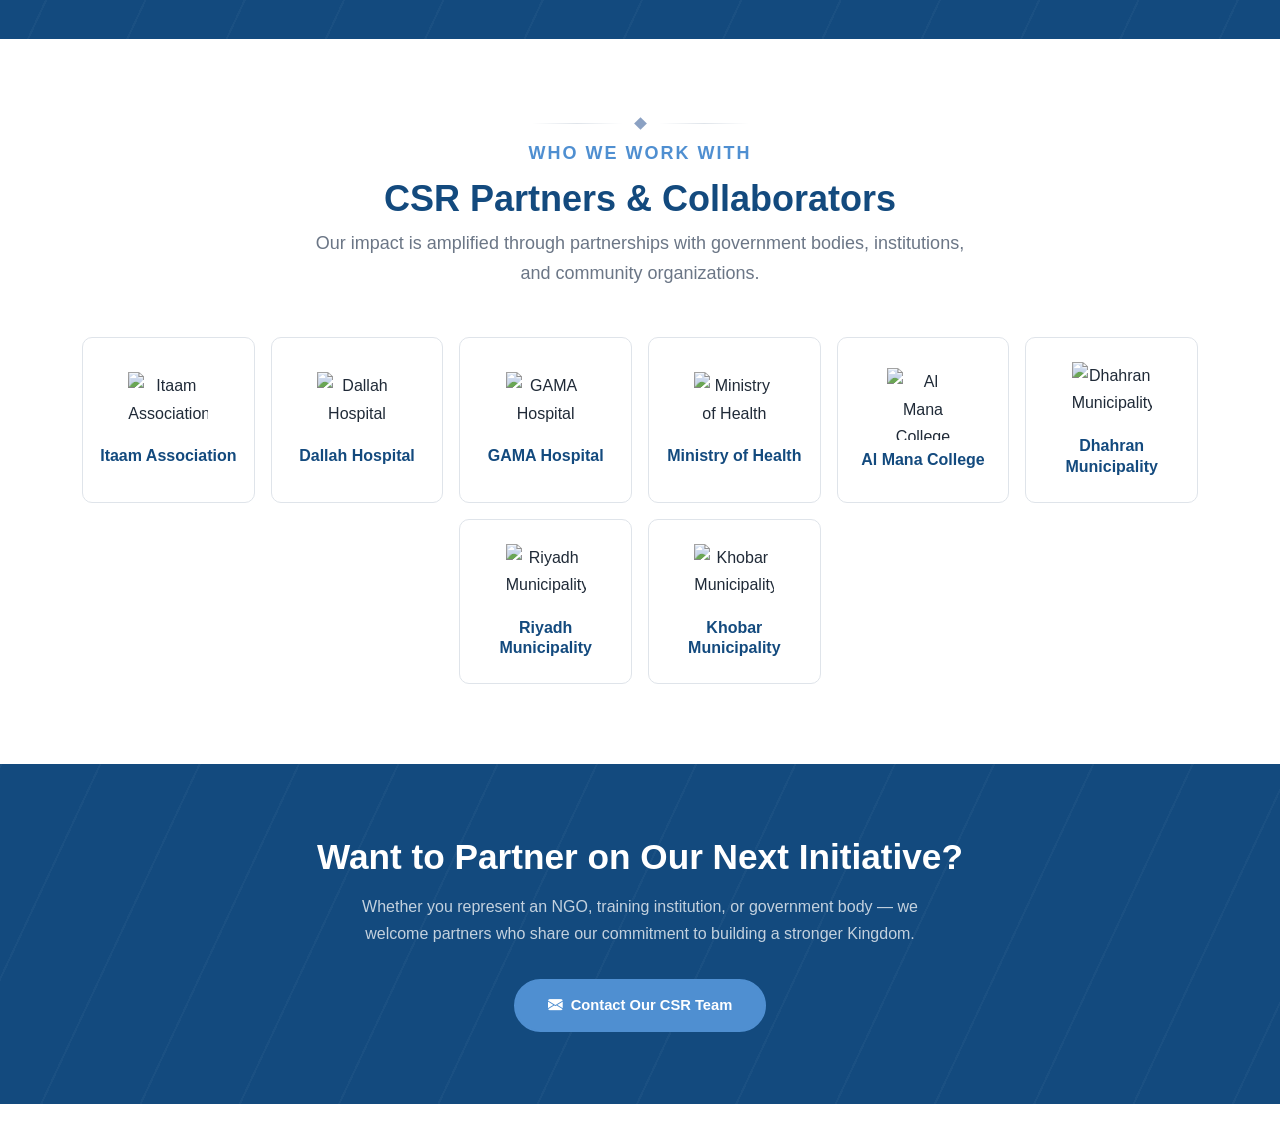
==== commit 27642a06: "Update csr_index.html" ====
--- a/csr_index.html
+++ b/csr_index.html
@@ -17,7 +17,25 @@
 </head>
 
 <body>
-<img src="https://i.ibb.co/mVtrMJNw/Screenshot-2.png" alt="">
+<nav class="site-nav">
+    <div class="container d-flex align-items-center justify-content-between">
+        <a href="https://esadservices.com" class="logo-mark">ESAD<small>SERVICES GROUP</small></a>
+        <div class="d-none d-lg-flex align-items-center gap-1">
+            <a href="#" class="nav-link">Home</a>
+            <a href="#" class="nav-link">About Us</a>
+            <a href="#" class="nav-link">Why Us</a>
+            <a href="#" class="nav-link">Services</a>
+            <a href="#" class="nav-link active">CSR</a>
+            <a href="#" class="nav-link">Media Center</a>
+            <a href="#" class="nav-link">Contact Us</a>
+        </div>
+        <a href="#" class="btn-pill-nav">ESAD Profile</a>
+        <a href="https://nbukhari1996.github.io/csr_index_ar.html" class="btn-lang-toggle"
+           title="العربية / Switch to Arabic">
+            <i class="bi bi-globe2"></i>
+            <span id="langToggleLabel">AR</span>
+        </a>
+    </div>
 </nav>
 
 <section class="hero-section">
@@ -131,7 +149,7 @@
             <div class="col-lg-4 col-md-6 reveal">
                 <div class="project-card">
                     <div class="project-img"
-                         data-video="https://videos.files.wordpress.com/OnE2iAAC/blood-donation-2025.mp4"
+                         data-video="https://vz-6a6d1e94-ffc.b-cdn.net/cc46584b-8fe4-4e24-b2d8-e1b401b0f367/play_1080p.mp4"
                          style="background-image:url('https://i.ibb.co/Qj6xWpNt/Screenshot-2026-06-25-104345.png');">
                         <span class="project-cat-badge">Health</span>
                         <div class="play-btn"><i class="bi bi-play-circle-fill"></i></div>
@@ -152,7 +170,7 @@
             <div class="col-lg-4 col-md-6 reveal reveal-d1">
                 <div class="project-card">
                     <div class="project-img"
-                         data-video="https://videos.files.wordpress.com/ASsyVA0W/diabetes-day-2025.mp4"
+                         data-video="https://vz-6a6d1e94-ffc.b-cdn.net/d16a502a-2743-466a-8905-db4ef7c7b9dc/play_1080p.mp4"
                          style="background-image:url('https://i.ibb.co/GfJPSpvm/Screenshot-3.png');">
                         <span class="project-cat-badge">Health</span>
                         <div class="play-btn"><i class="bi bi-play-circle-fill"></i></div>
@@ -184,8 +202,8 @@
                             environmental sustainability and enhance green spaces within the community.
                         </p>
                         <div class="project-meta">
-                                    <span class="pm-item"><i
-                                            class="bi bi-hand-thumbs-up-fill"></i>Volunteering</span>
+                            <span class="pm-item"><i
+                                    class="bi bi-hand-thumbs-up-fill"></i>Volunteering</span>
                             <span class="pm-item"><i class="bi bi-calendar"></i>2025</span>
                             <span class="pm-item"><i class="bi bi-geo-alt-fill"></i> Eastern Province</span>
                         </div>
@@ -195,7 +213,7 @@
             <div class="col-lg-4 col-md-6 reveal">
                 <div class="project-card">
                     <div class="project-img"
-                         data-video="https://videos.files.wordpress.com/ScABP4qw/first-aid-2025.mp4"
+                         data-video="https://vz-6a6d1e94-ffc.b-cdn.net/4e2c2d6d-e2b3-495a-80c8-c2f08fff82ba/play_480p.mp4"
                          style="background-image:url('https://i.ibb.co/2rs0Yxv/Screenshot-2026-06-25-094103.png');">
                         <span class="project-cat-badge">Health</span>
                         <div class="play-btn"><i class="bi bi-play-circle-fill"></i></div>
@@ -216,7 +234,7 @@
             <div class="col-lg-4 col-md-6 reveal reveal-d1">
                 <div class="project-card">
                     <div class="project-img"
-                         data-video="https://videos.files.wordpress.com/E9LzWGas/itaam-2025.mp4"
+                         data-video="https://vz-6a6d1e94-ffc.b-cdn.net/3beca417-6213-42ef-9139-28fb87654999/play_1080p.mp4"
                          style="background-image:url('https://i.ibb.co/s9X54QpN/Screenshot-2026-06-25-105001.png');">
                         <span class="project-cat-badge">Welfare</span>
                         <div class="play-btn"><i class="bi bi-play-circle-fill"></i></div>
@@ -237,7 +255,7 @@
             <div class="col-lg-4 col-md-6 reveal reveal-d2">
                 <div class="project-card">
                     <div class="project-img"
-                         data-video="https://videos.files.wordpress.com/RdXY7uJj/enviroment-day-2025.mp4"
+                         data-video="https://vz-6a6d1e94-ffc.b-cdn.net/3e958452-476f-4170-b5c1-be9045438840/play_720p.mp4"
                          style="background-image:url('https://i.ibb.co/5gBpcY4R/Screenshot-2026-06-29-120230.png');">
                         <span class="project-cat-badge">Environment</span>
                         <div class="play-btn"><i class="bi bi-play-circle-fill"></i></div>
@@ -260,7 +278,7 @@
             <div class="col-lg-4 col-md-6 reveal reveal-d2">
                 <div class="project-card">
                     <div class="project-img"
-                         data-video="https://videos.files.wordpress.com/RHTEOZSN/breast-cancer-awarenes-2025.mp4"
+                         data-video="https://vz-6a6d1e94-ffc.b-cdn.net/c28d1dc4-277d-4786-a4b3-ac8e0261a5d5/play_1080p.mp4"
                          style="background-image:url('https://i.ibb.co/rKhDwvWw/Screenshot-2026-06-25-104527.png');">
                         <span class="project-cat-badge">Health</span>
                         <div class="play-btn"><i class="bi bi-play-circle-fill"></i></div>
@@ -281,7 +299,7 @@
             <div class="col-lg-4 col-md-6 reveal reveal-d2">
                 <div class="project-card">
                     <div class="project-img"
-                         data-video="https://files.catbox.moe/f1rypi.mp4"
+                         data-video="https://vz-6a6d1e94-ffc.b-cdn.net/8ead5b89-0baa-46e5-9479-c502f8b5297b/play_480p.mp4"
                          style="background-image:url('https://i.ibb.co/fdJfqCdc/Screenshot-2026-06-29-121036.png');">
                         <span class="project-cat-badge">Health</span>
                         <div class="play-btn"><i class="bi bi-play-circle-fill"></i></div>
@@ -302,7 +320,7 @@
             <div class="col-lg-4 col-md-6 reveal reveal-d2">
                 <div class="project-card">
                     <div class="project-img"
-                         data-video="https://files.catbox.moe/72nhbz.mp4"
+                         data-video="https://vz-6a6d1e94-ffc.b-cdn.net/2c68fc9d-133c-4e4a-b3e9-0d3f056e88c2/play_480p.mp4"
                          style="background-image:url('https://i.ibb.co/Mxqmrrq6/Screenshot-2026-06-29-121223.png');">
                         <span class="project-cat-badge">Health</span>
                         <div class="play-btn"><i class="bi bi-play-circle-fill"></i></div>
@@ -726,4 +744,4 @@
 </script>
 </body>
 
-</html>+</html>
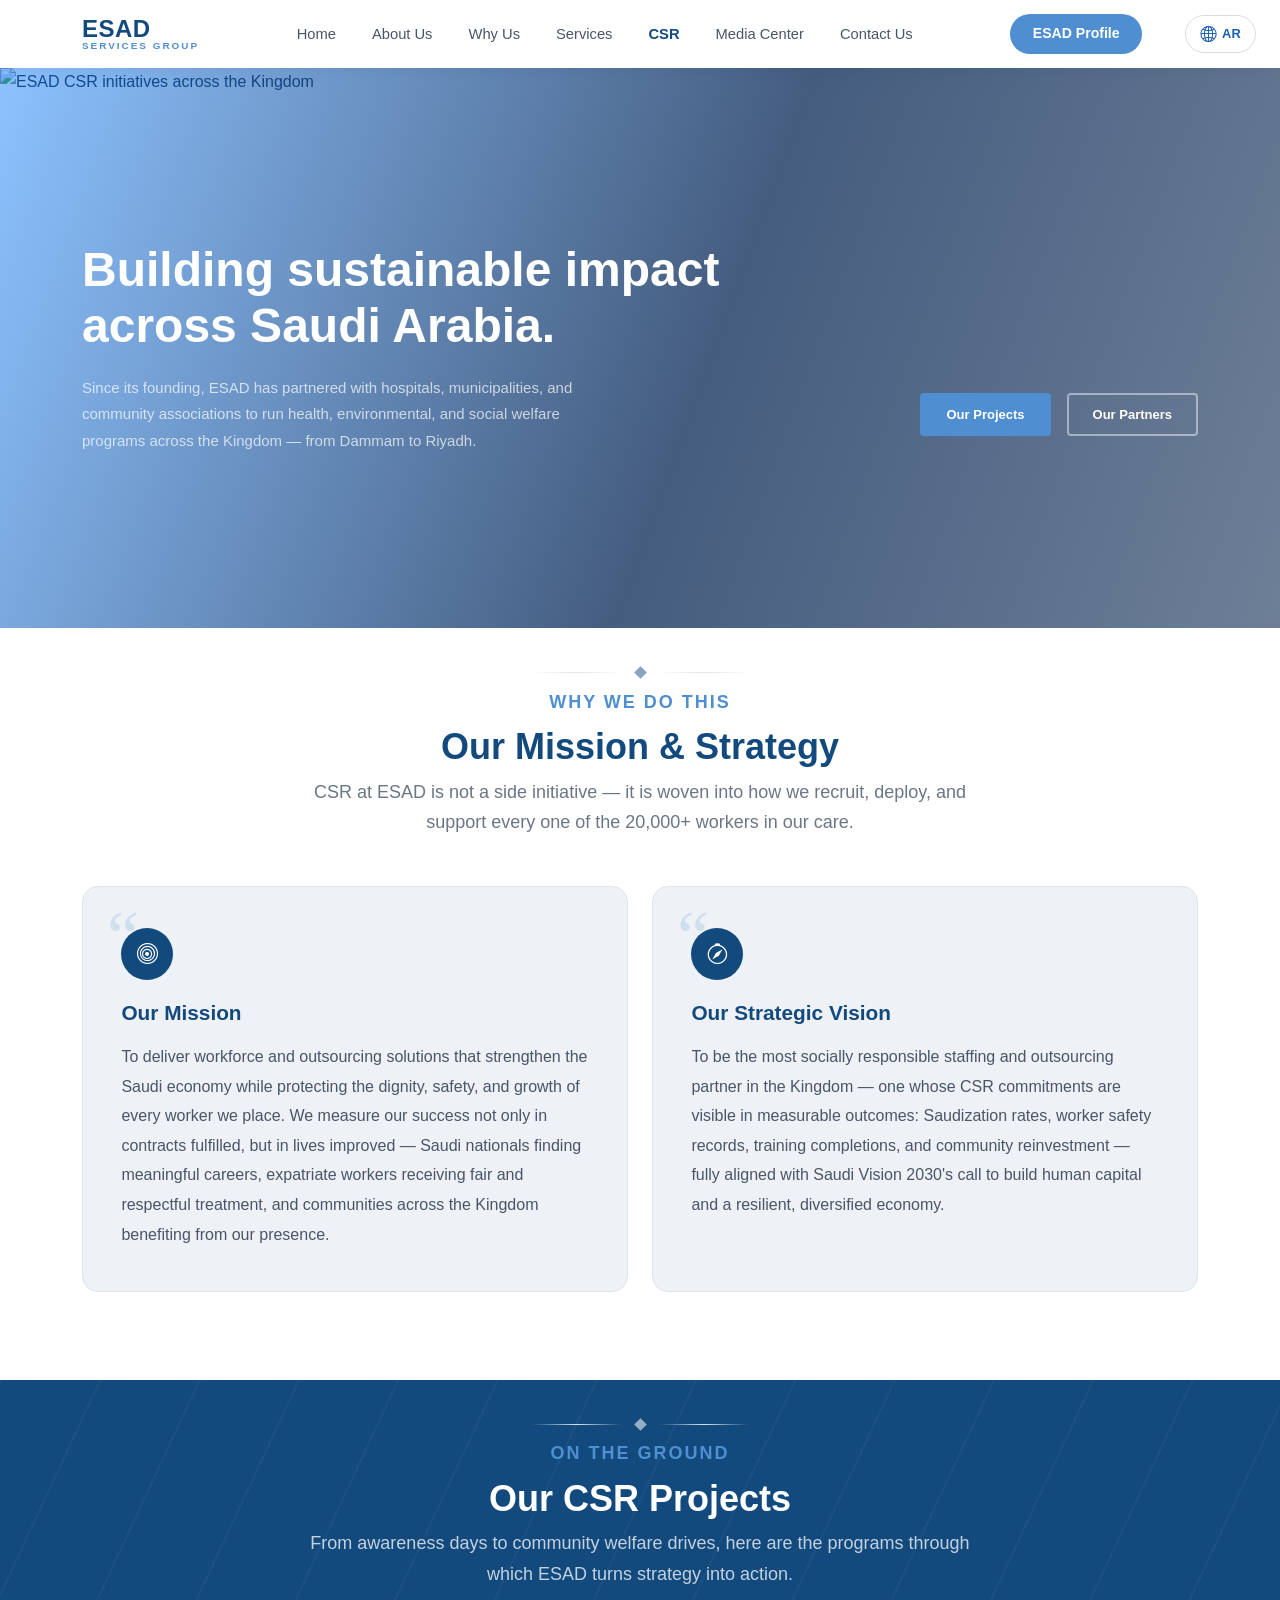
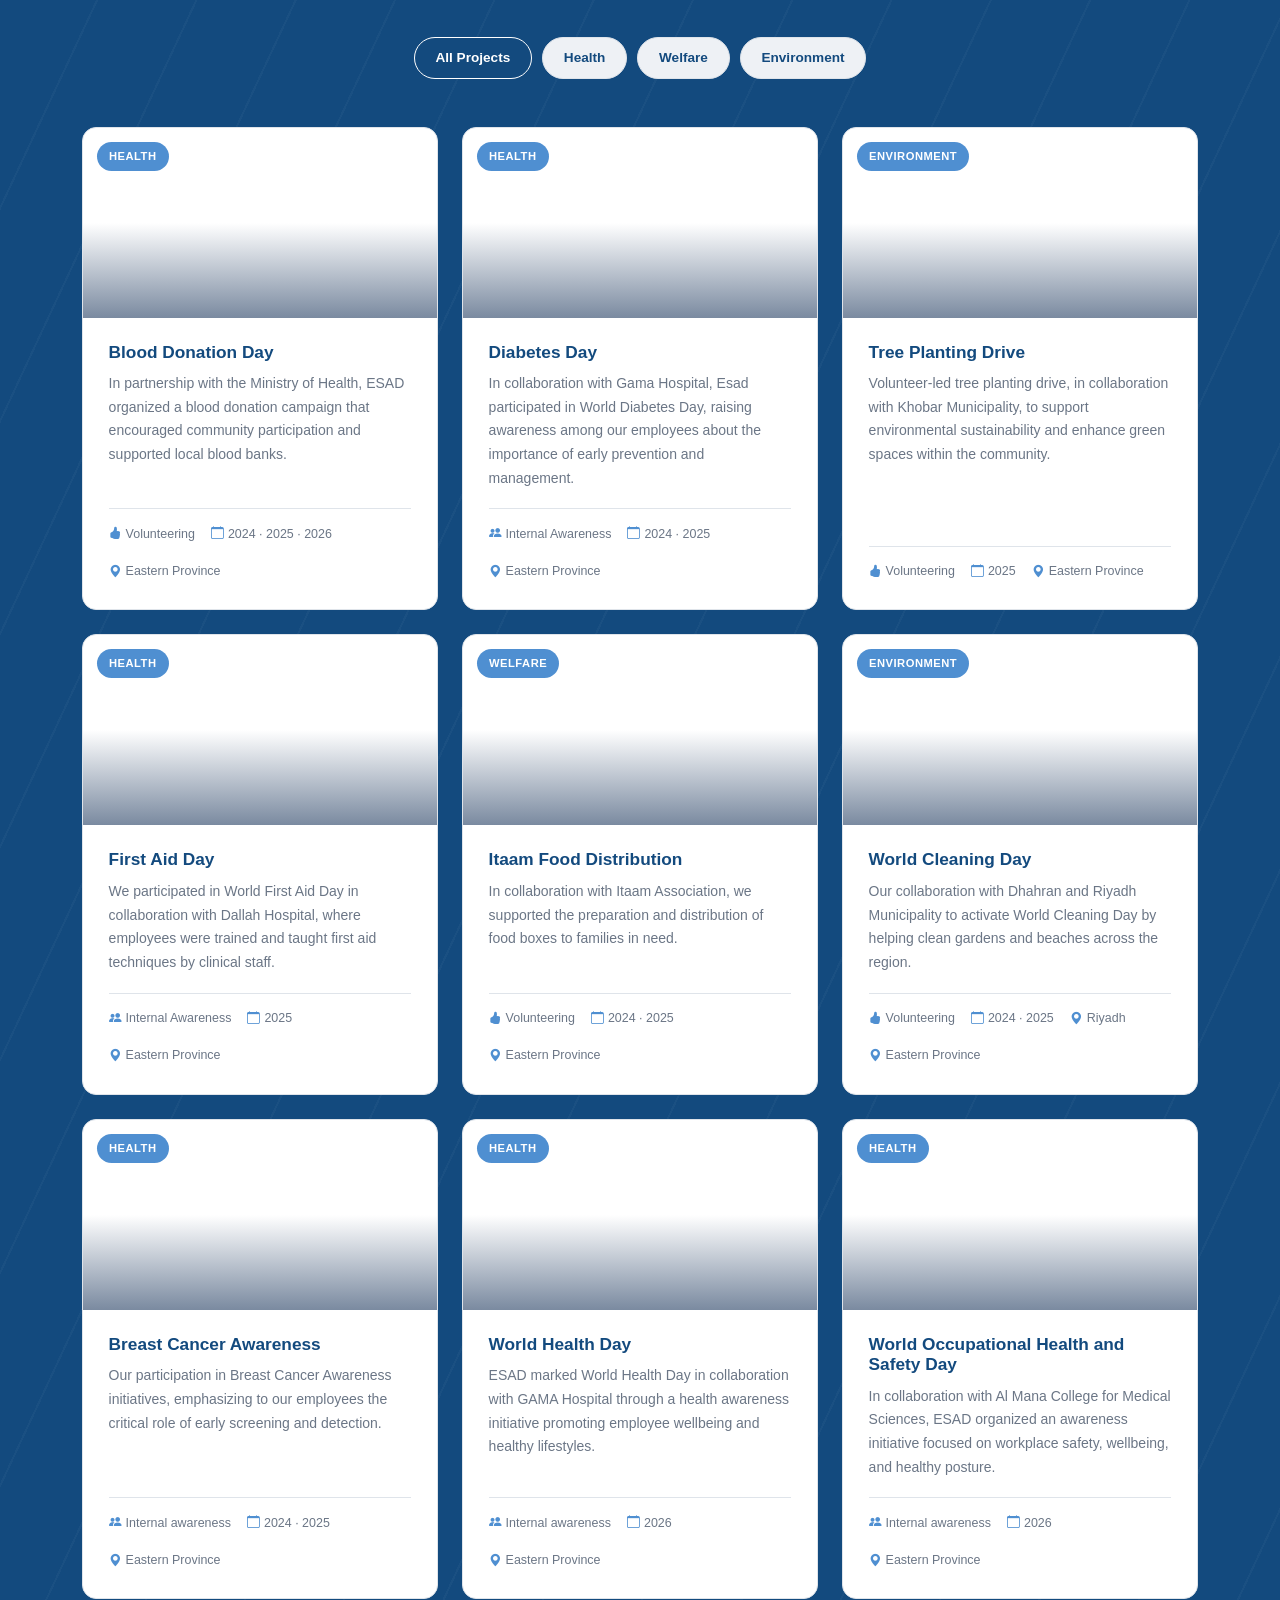
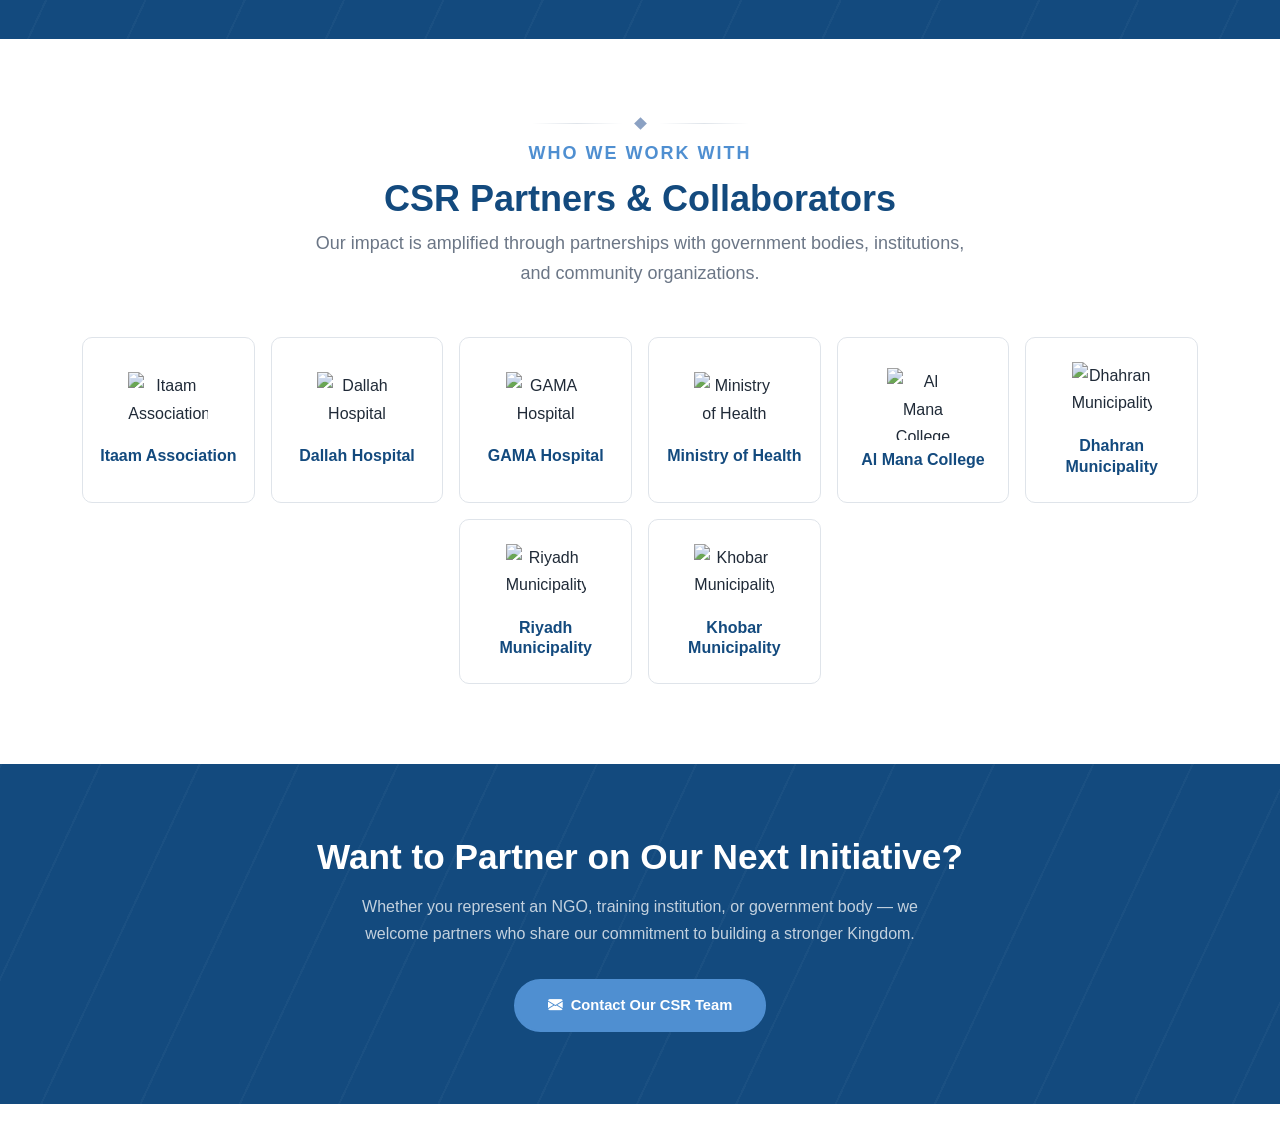
==== commit 75548fcb: "Update csr_index.html" ====
--- a/csr_index.html
+++ b/csr_index.html
@@ -193,7 +193,7 @@
             <div class="col-lg-4 col-md-6 reveal reveal-d2">
                 <div class="project-card">
                     <div class="project-img"
-                         style="background-image:url('https://i.ibb.co/nsSXcFQX/Screenshot-1.png');">
+                         style="background-image:url('https://esadtalents.com/content/imgs/logo.png');">
                         <span class="project-cat-badge">Environment</span>
                     </div>
                     <div class="project-body">
--- a/csr_index.css
+++ b/csr_index.css
@@ -1258,4 +1258,74 @@
 .pc-dot.active {
     background: white;
     transform: scale(1.3);
-}+}
+
+.site-nav .btn-pill-nav {
+    margin-right: 56px;
+}
+
+.btn-lang-toggle {
+    position: absolute;
+    top: 50%;
+    right: 24px;
+    transform: translateY(-50%);
+    z-index: 20;
+}
+
+.btn-lang-toggle {
+    background: #fff;
+    border: 1.5px solid #d7dee6;
+    color: #1d5fae;
+    font-family: inherit;
+    font-size: .8rem;
+    font-weight: 700;
+    letter-spacing: .3px;
+    height: 38px;
+    padding: 0 14px;
+    border-radius: 19px;
+    cursor: pointer;
+    transition: .2s ease;
+    display: inline-flex;
+    align-items: center;
+    gap: 6px;
+    flex-shrink: 0;
+}
+
+.btn-lang-toggle i {
+    font-size: 1rem;
+}
+
+.btn-lang-toggle:hover {
+    background: #1d5fae;
+    border-color: #1d5fae;
+    color: #fff;
+}
+
+.plain-slide-logo {
+    background: #ffffff;
+    display: flex;
+    align-items: center;
+    justify-content: center;
+}
+
+.plain-slide-logo img {
+    width: auto;
+    height: auto;
+    max-width: 45%;
+    max-height: 55%;
+    object-fit: contain;
+}
+
+.vid-slide-image {
+    background: #ffffff;
+    display: flex;
+    align-items: center;
+    justify-content: center;
+}
+.vid-slide-image img {
+    width: auto;
+    height: auto;
+    max-width: 90%;
+    max-height: 90%;
+    object-fit: contain;
+}
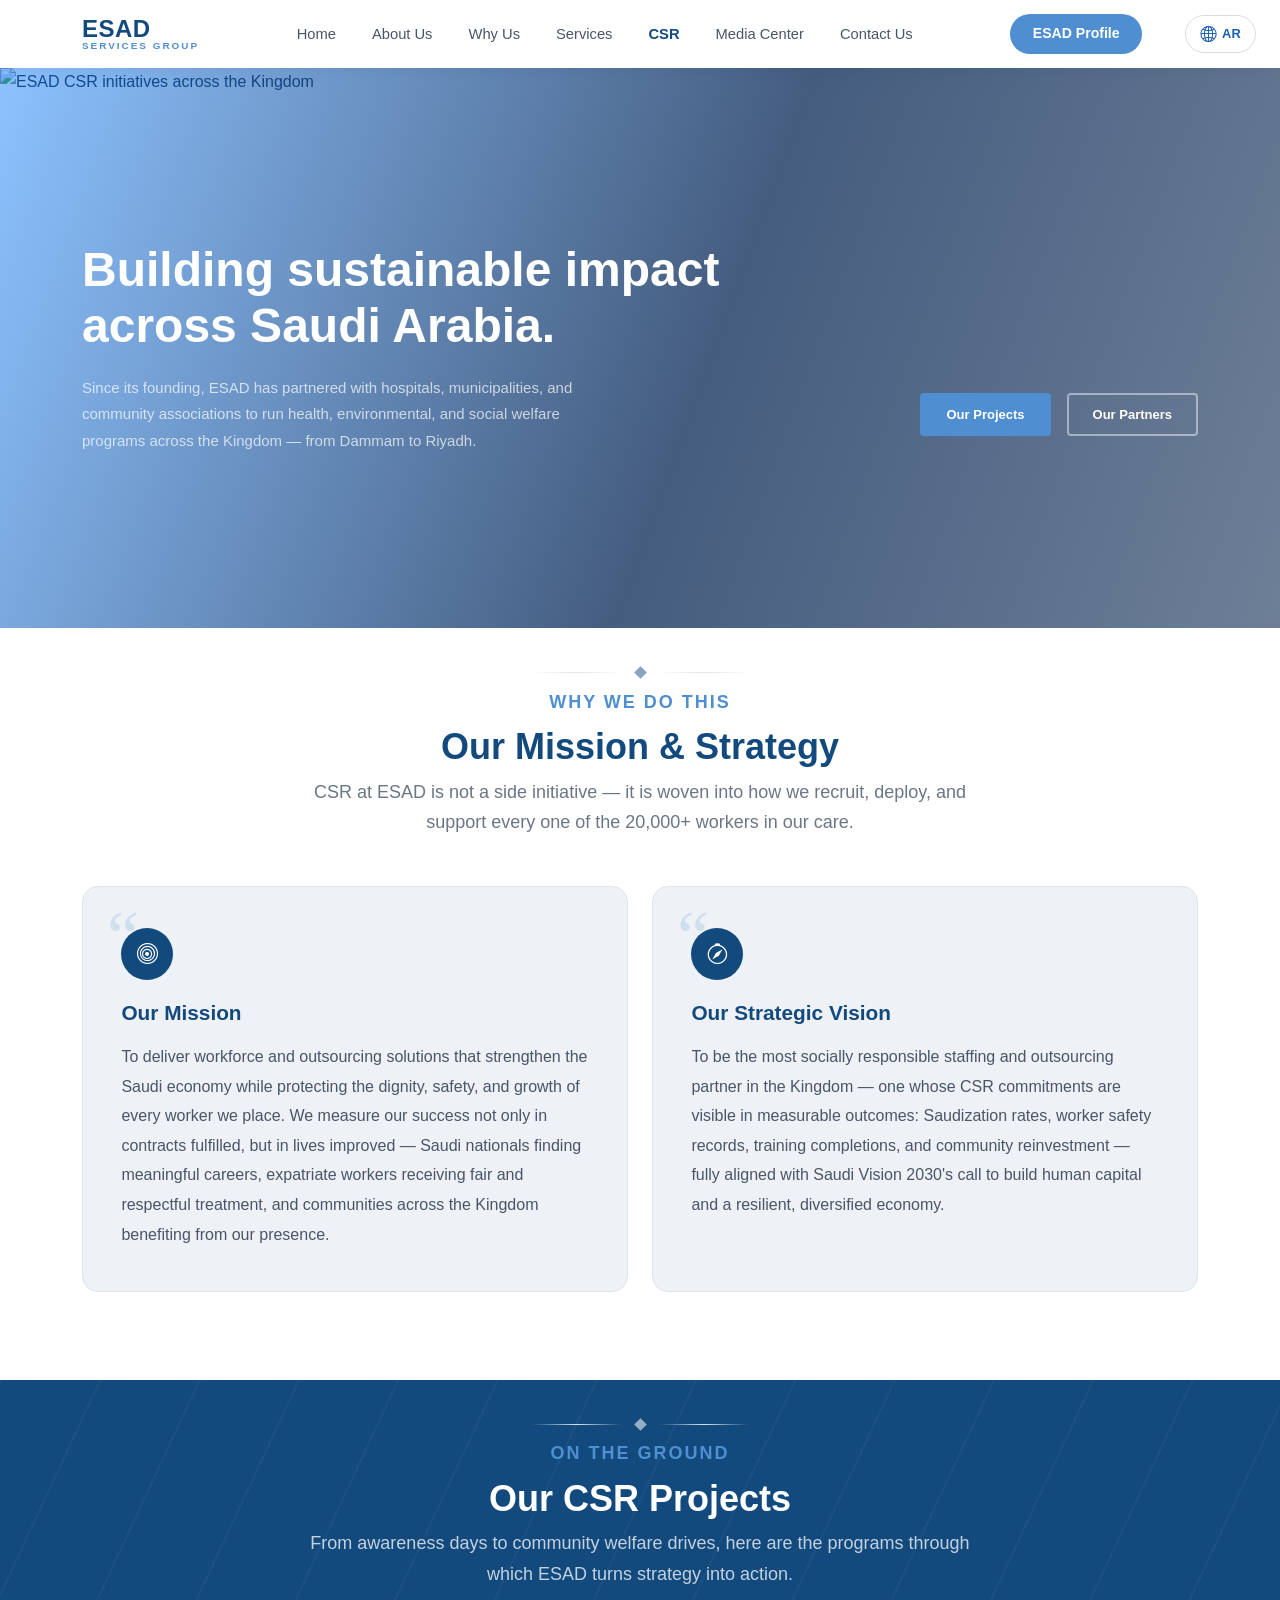
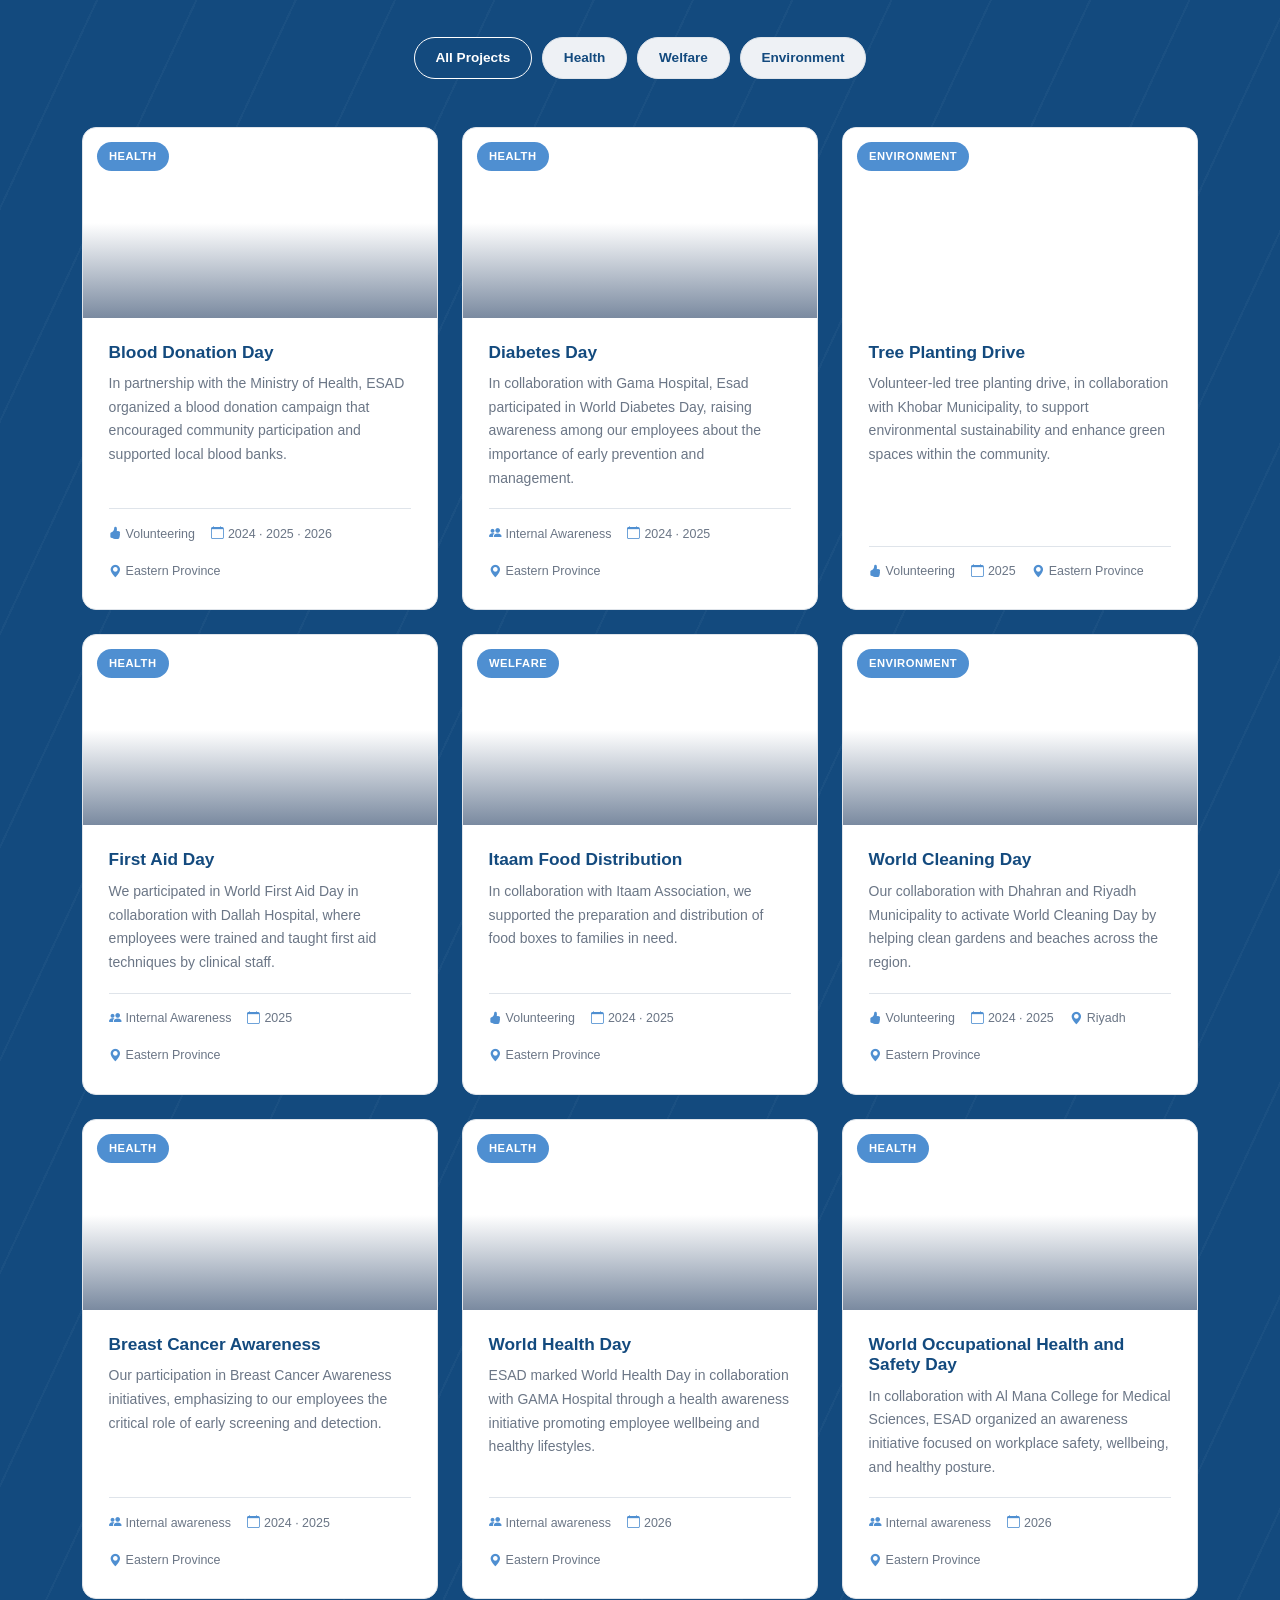
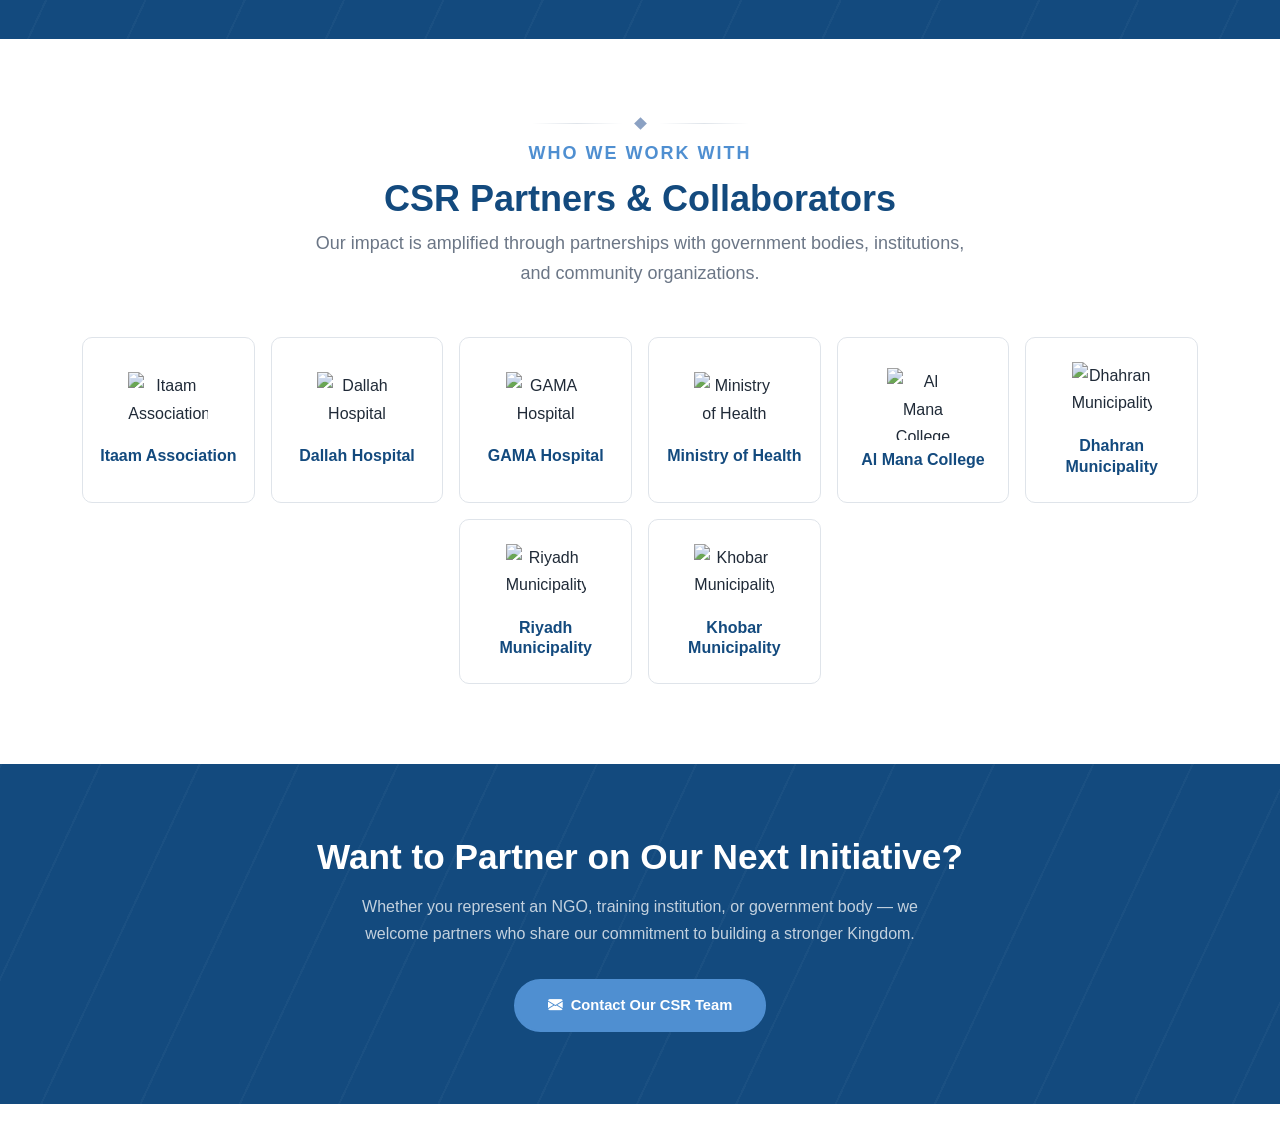
==== commit 008bbfcc: "Update csr_index.html" ====
--- a/csr_index.html
+++ b/csr_index.html
@@ -174,7 +174,6 @@
                          style="background-image:url('https://i.ibb.co/GfJPSpvm/Screenshot-3.png');">
                         <span class="project-cat-badge">Health</span>
                         <div class="play-btn"><i class="bi bi-play-circle-fill"></i></div>
-
                     </div>
                     <div class="project-body">
                         <h5>Diabetes Day</h5>
@@ -192,7 +191,7 @@
             </div>
             <div class="col-lg-4 col-md-6 reveal reveal-d2">
                 <div class="project-card">
-                    <div class="project-img"
+                    <div class="project-img no-overlay"
                          style="background-image:url('https://esadtalents.com/content/imgs/logo.png');">
                         <span class="project-cat-badge">Environment</span>
                     </div>
--- a/csr_index.css
+++ b/csr_index.css
@@ -1329,3 +1329,10 @@
     max-height: 90%;
     object-fit: contain;
 }
+
+.project-img.no-overlay {
+    background-color: #ffffff;
+}
+.project-img.no-overlay::after {
+    display: none;
+}
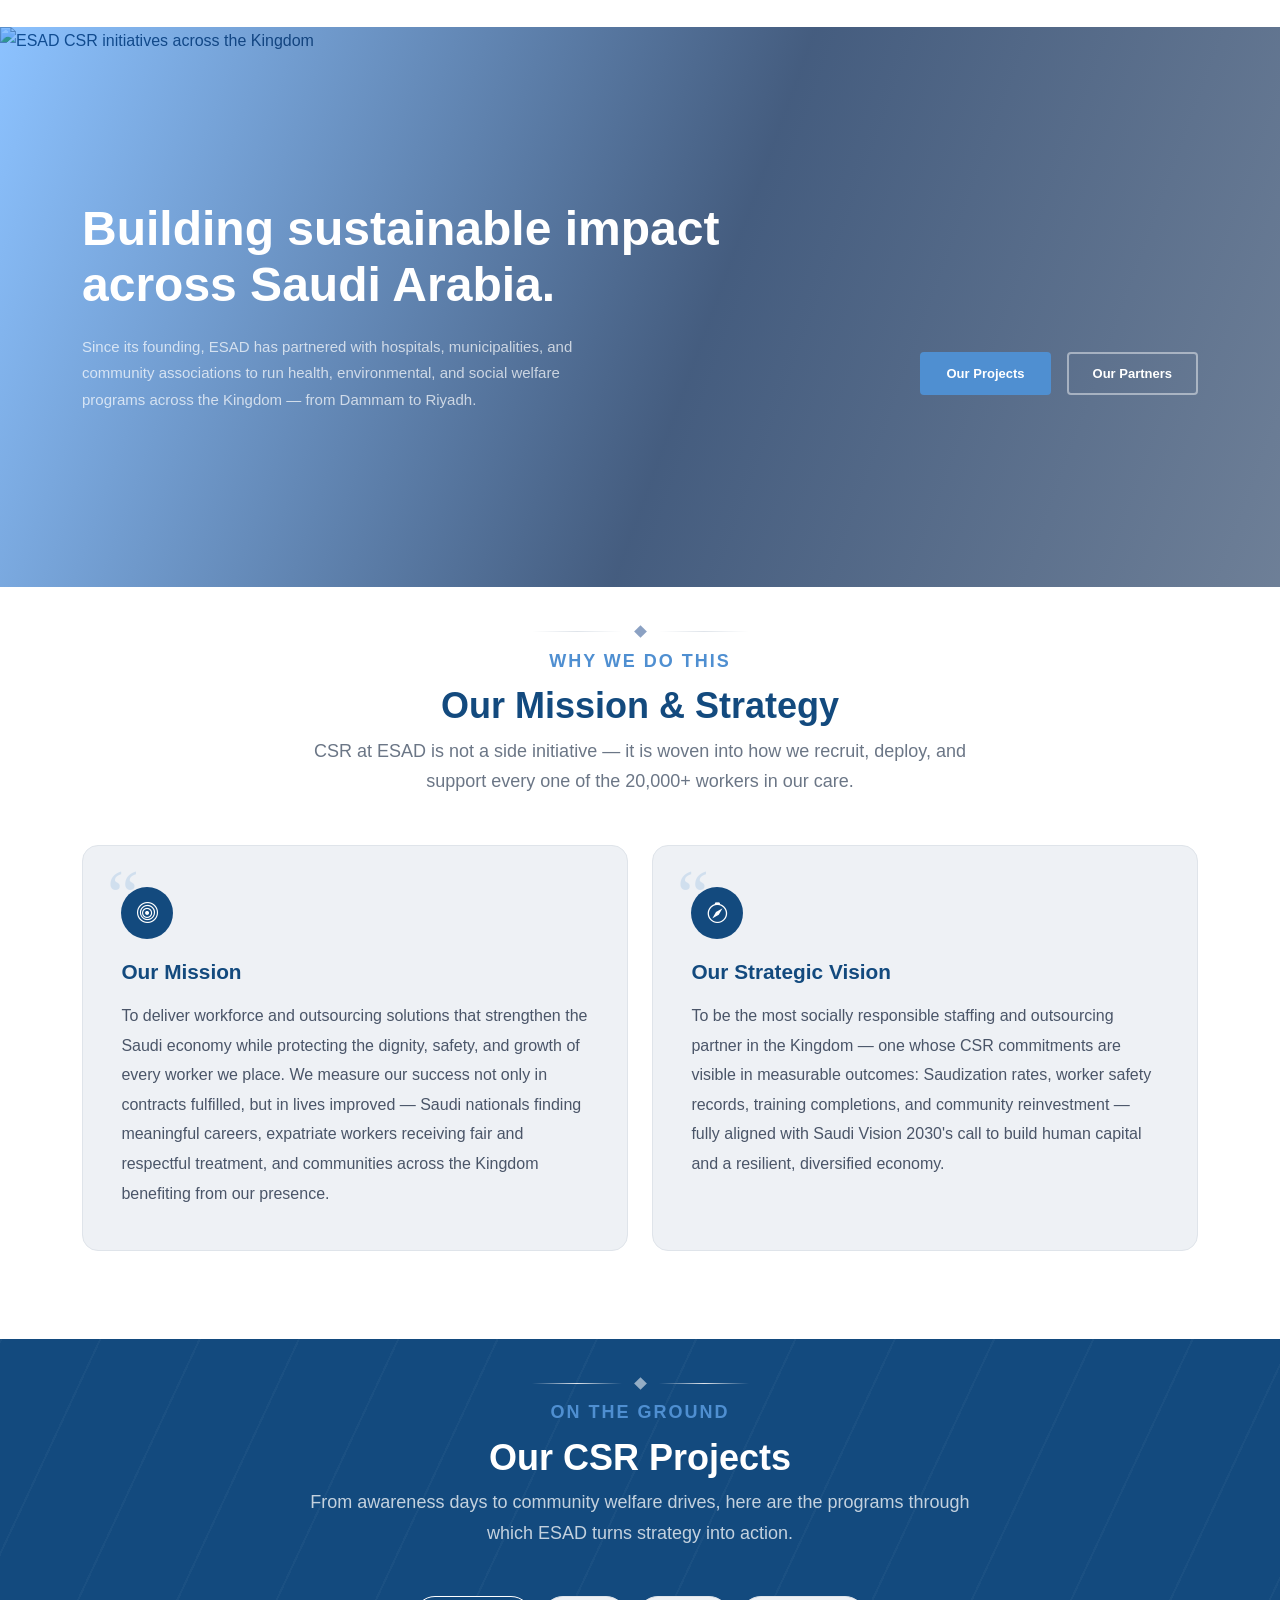
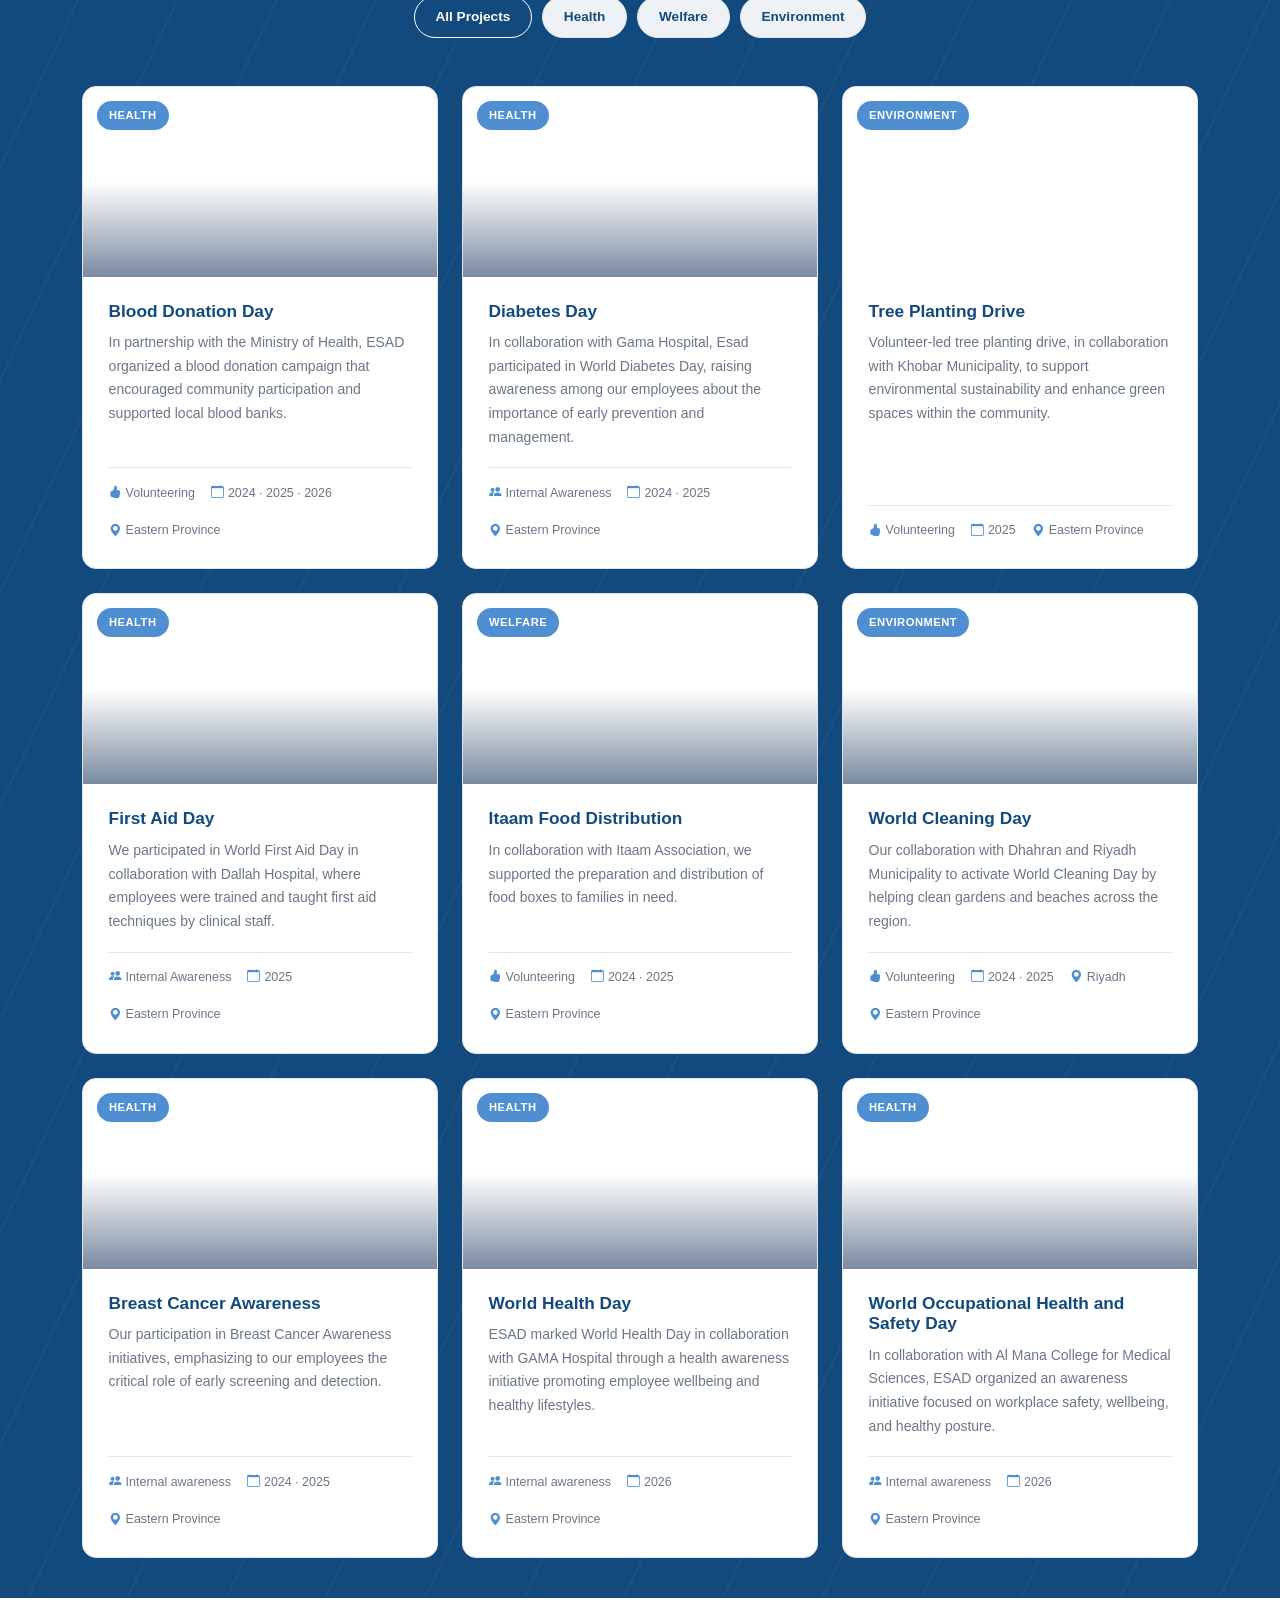
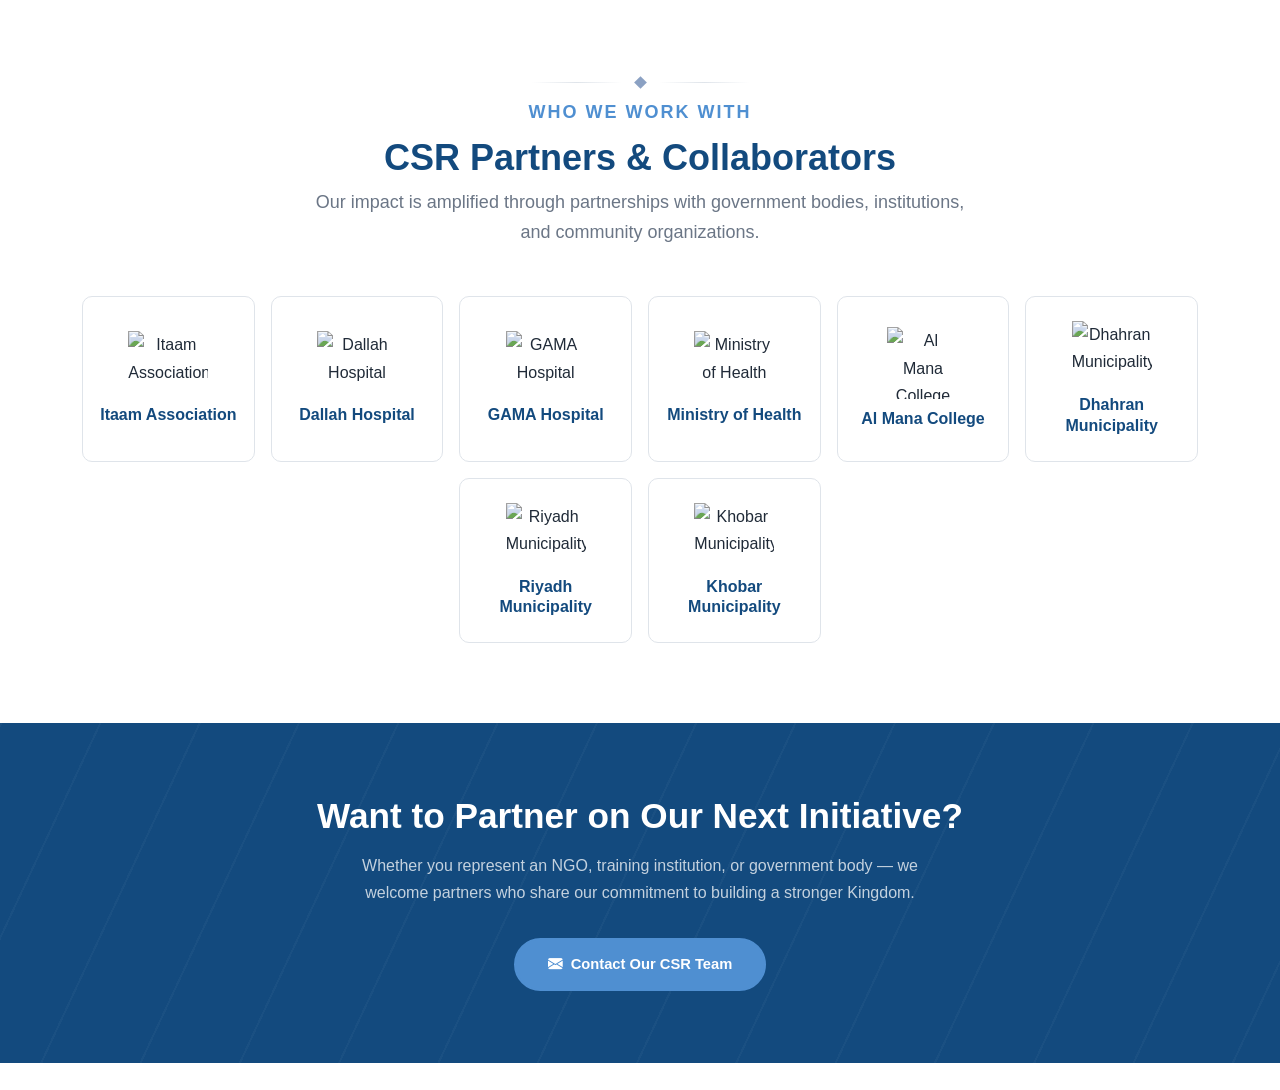
==== commit 262a603d: "Update csr_index.html" ====
--- a/csr_index.html
+++ b/csr_index.html
@@ -17,7 +17,7 @@
 </head>
 
 <body>
-<nav class="site-nav">
+<!-- <nav class="site-nav">
     <div class="container d-flex align-items-center justify-content-between">
         <a href="https://esadservices.com" class="logo-mark">ESAD<small>SERVICES GROUP</small></a>
         <div class="d-none d-lg-flex align-items-center gap-1">
@@ -36,7 +36,8 @@
             <span id="langToggleLabel">AR</span>
         </a>
     </div>
-</nav>
+</nav> -->
+<img src="https://i.ibb.co/bg95JrNh/Screenshot-2026-07-08-130422.png" alt="">
 
 <section class="hero-section">
 
--- a/csr_index.css
+++ b/csr_index.css
@@ -1332,7 +1332,11 @@
 
 .project-img.no-overlay {
     background-color: #ffffff;
-}
+    background-size: 70% auto;
+    background-repeat: no-repeat;
+    background-position: center;
+}
+
 .project-img.no-overlay::after {
     display: none;
 }
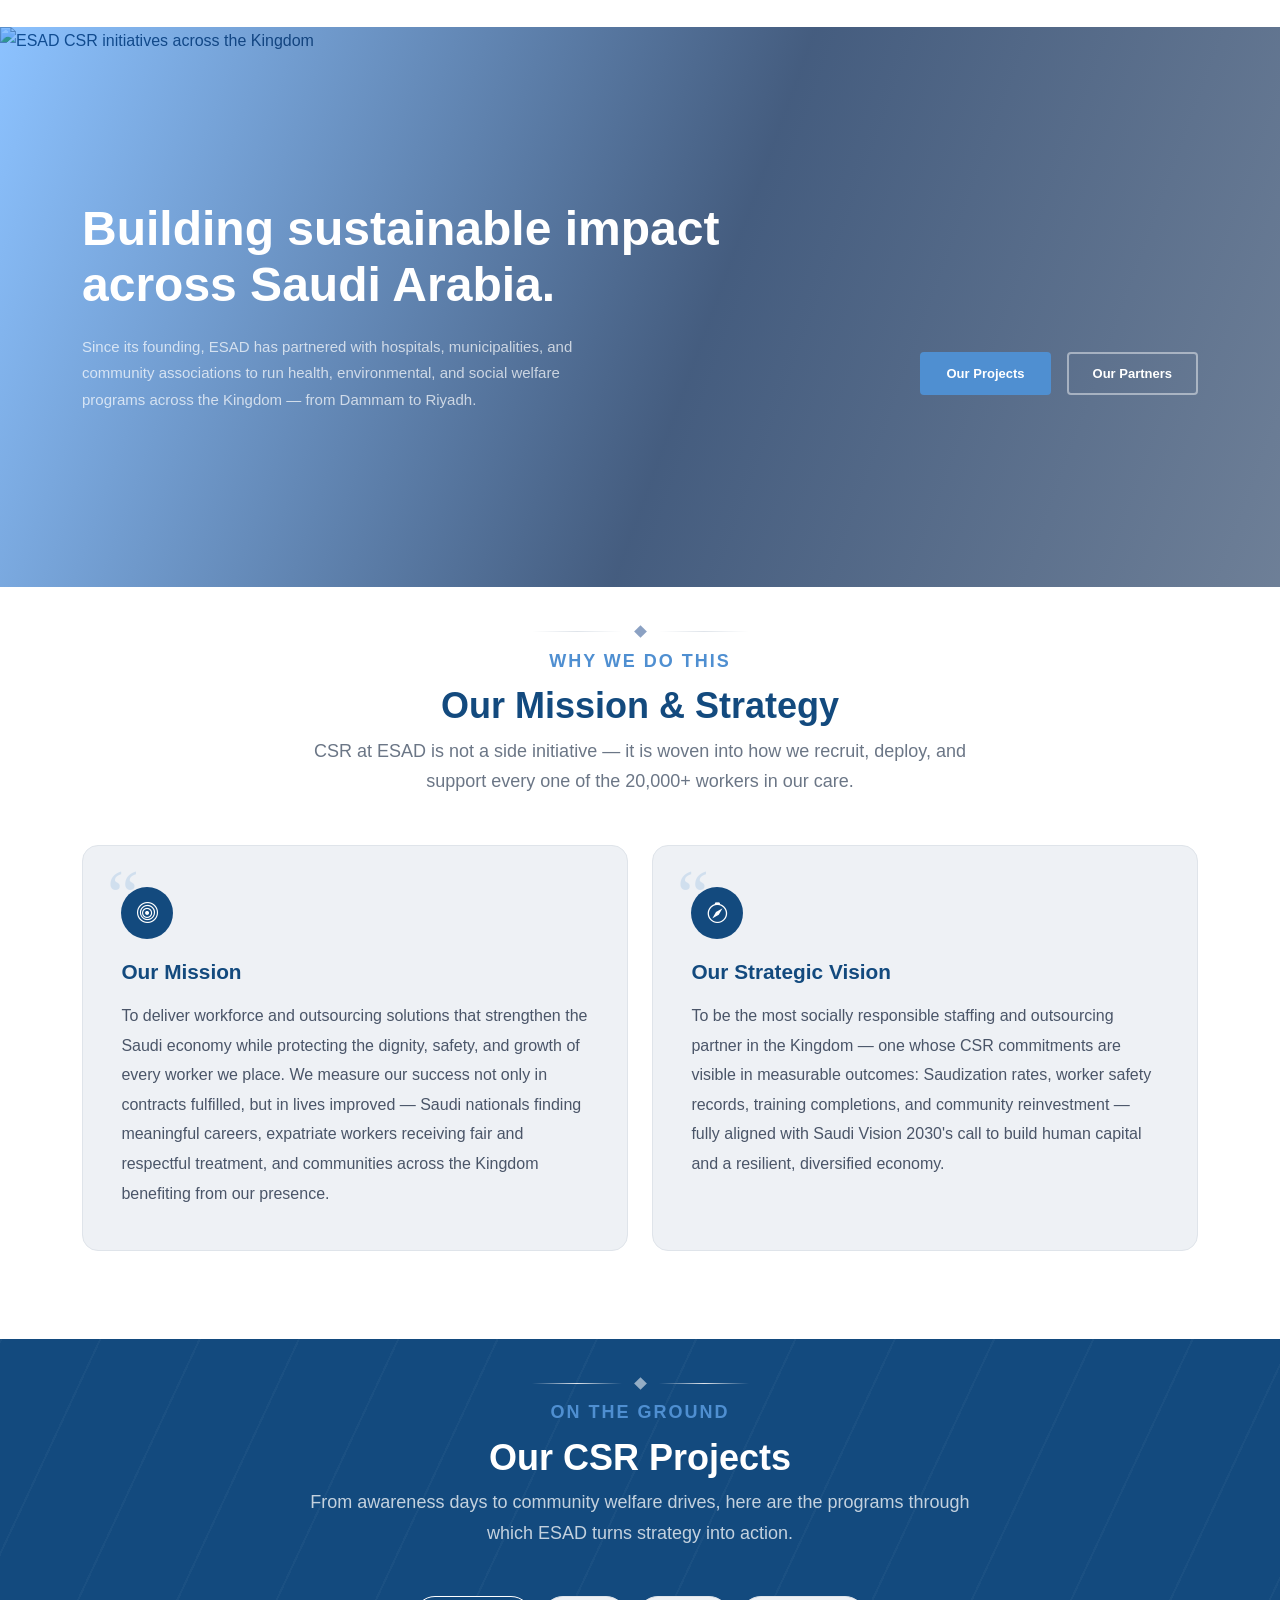
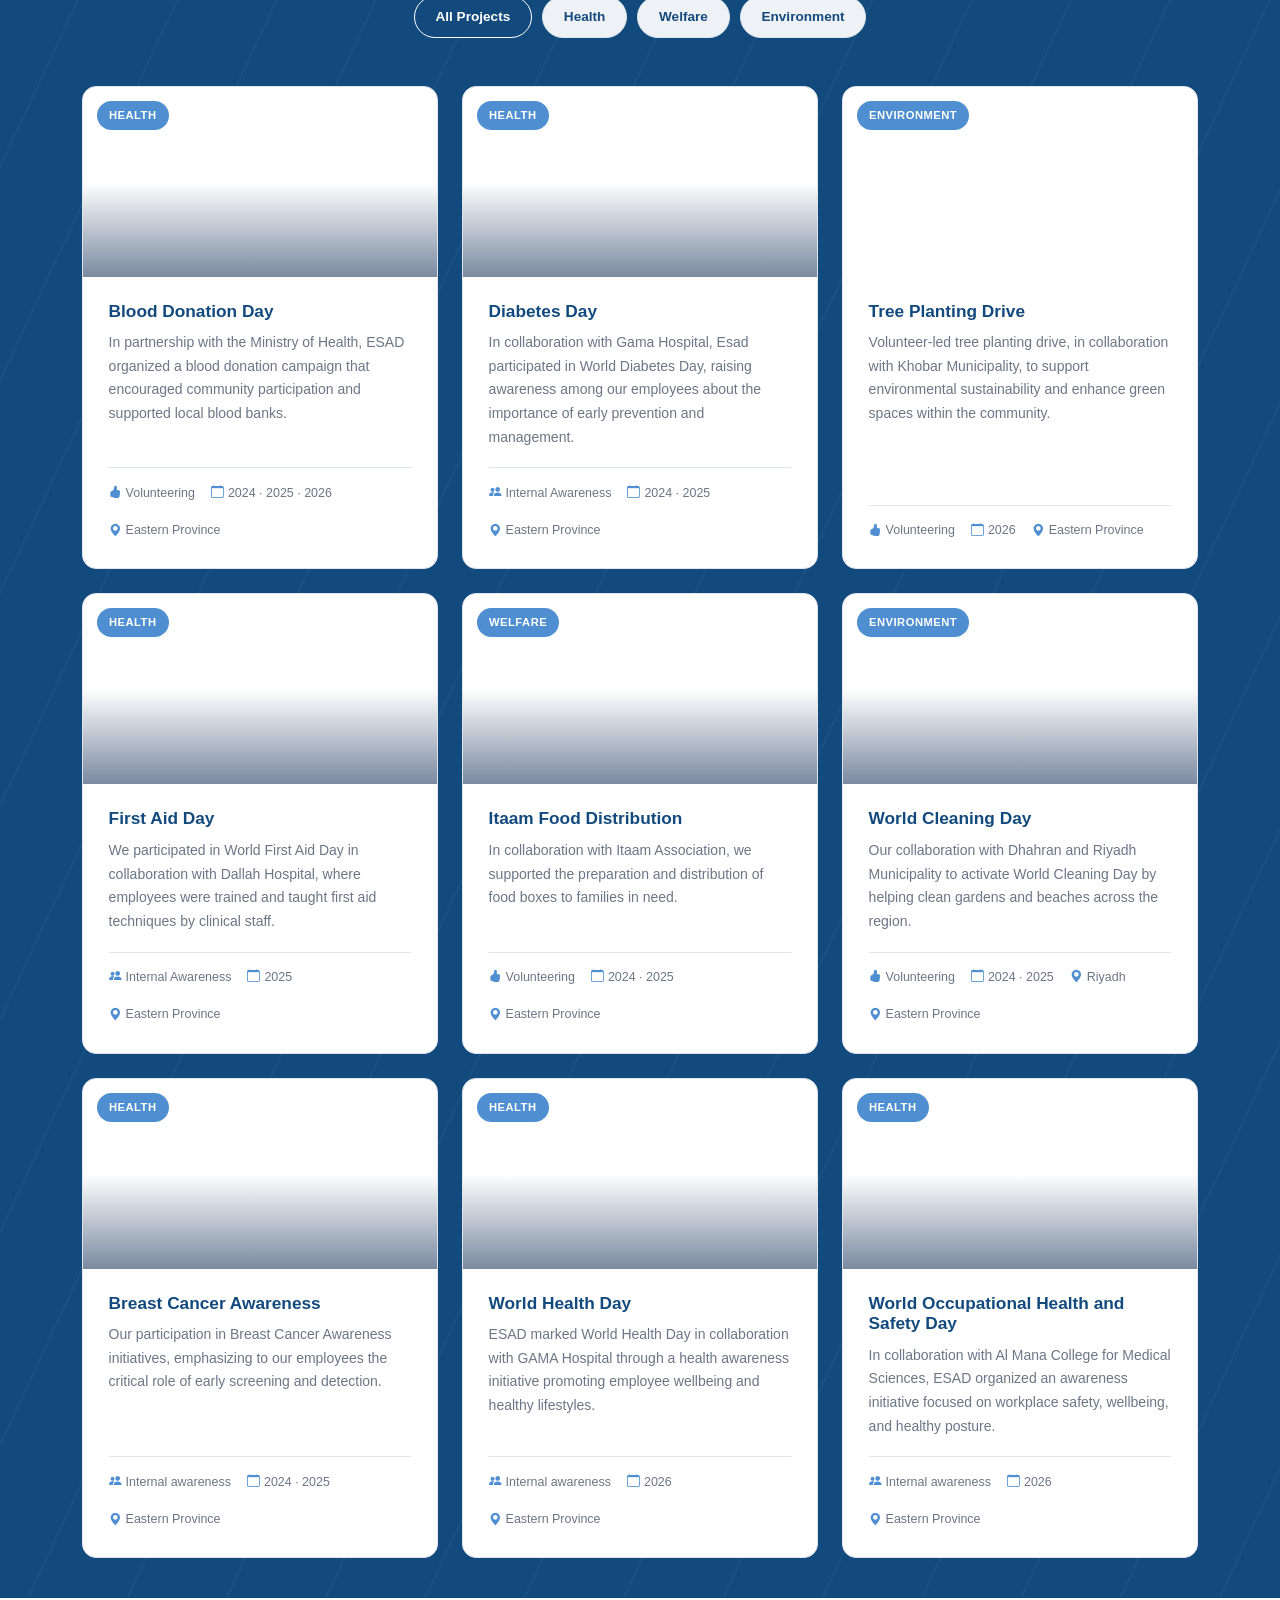
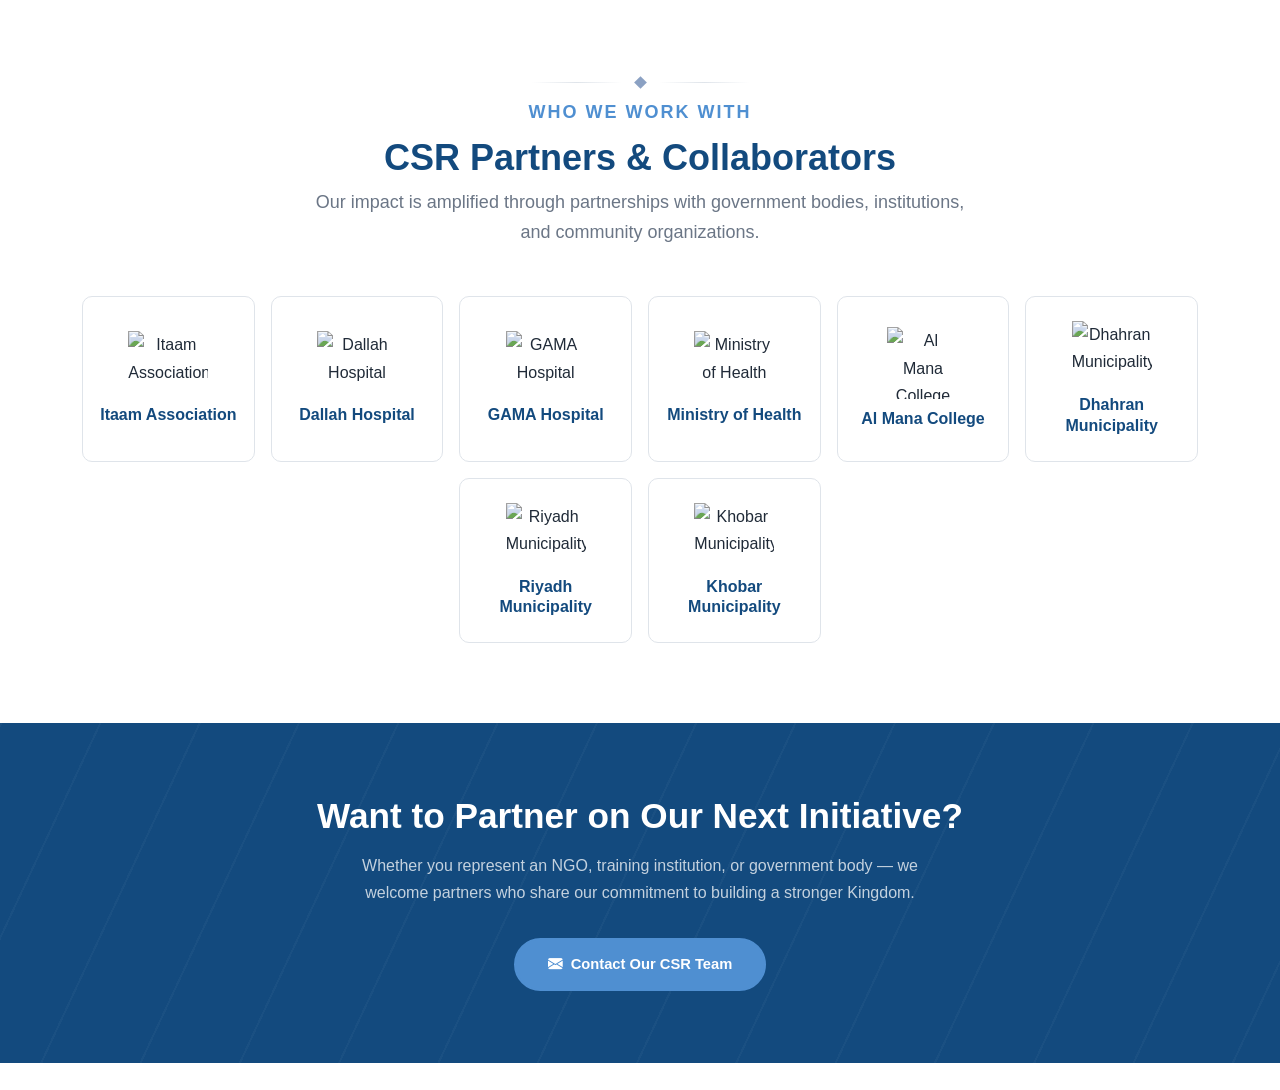
==== commit ef3e2f78: "Update csr_index.html" ====
--- a/csr_index.html
+++ b/csr_index.html
@@ -204,7 +204,7 @@
                         <div class="project-meta">
                             <span class="pm-item"><i
                                     class="bi bi-hand-thumbs-up-fill"></i>Volunteering</span>
-                            <span class="pm-item"><i class="bi bi-calendar"></i>2025</span>
+                            <span class="pm-item"><i class="bi bi-calendar"></i>2026</span>
                             <span class="pm-item"><i class="bi bi-geo-alt-fill"></i> Eastern Province</span>
                         </div>
                     </div>
